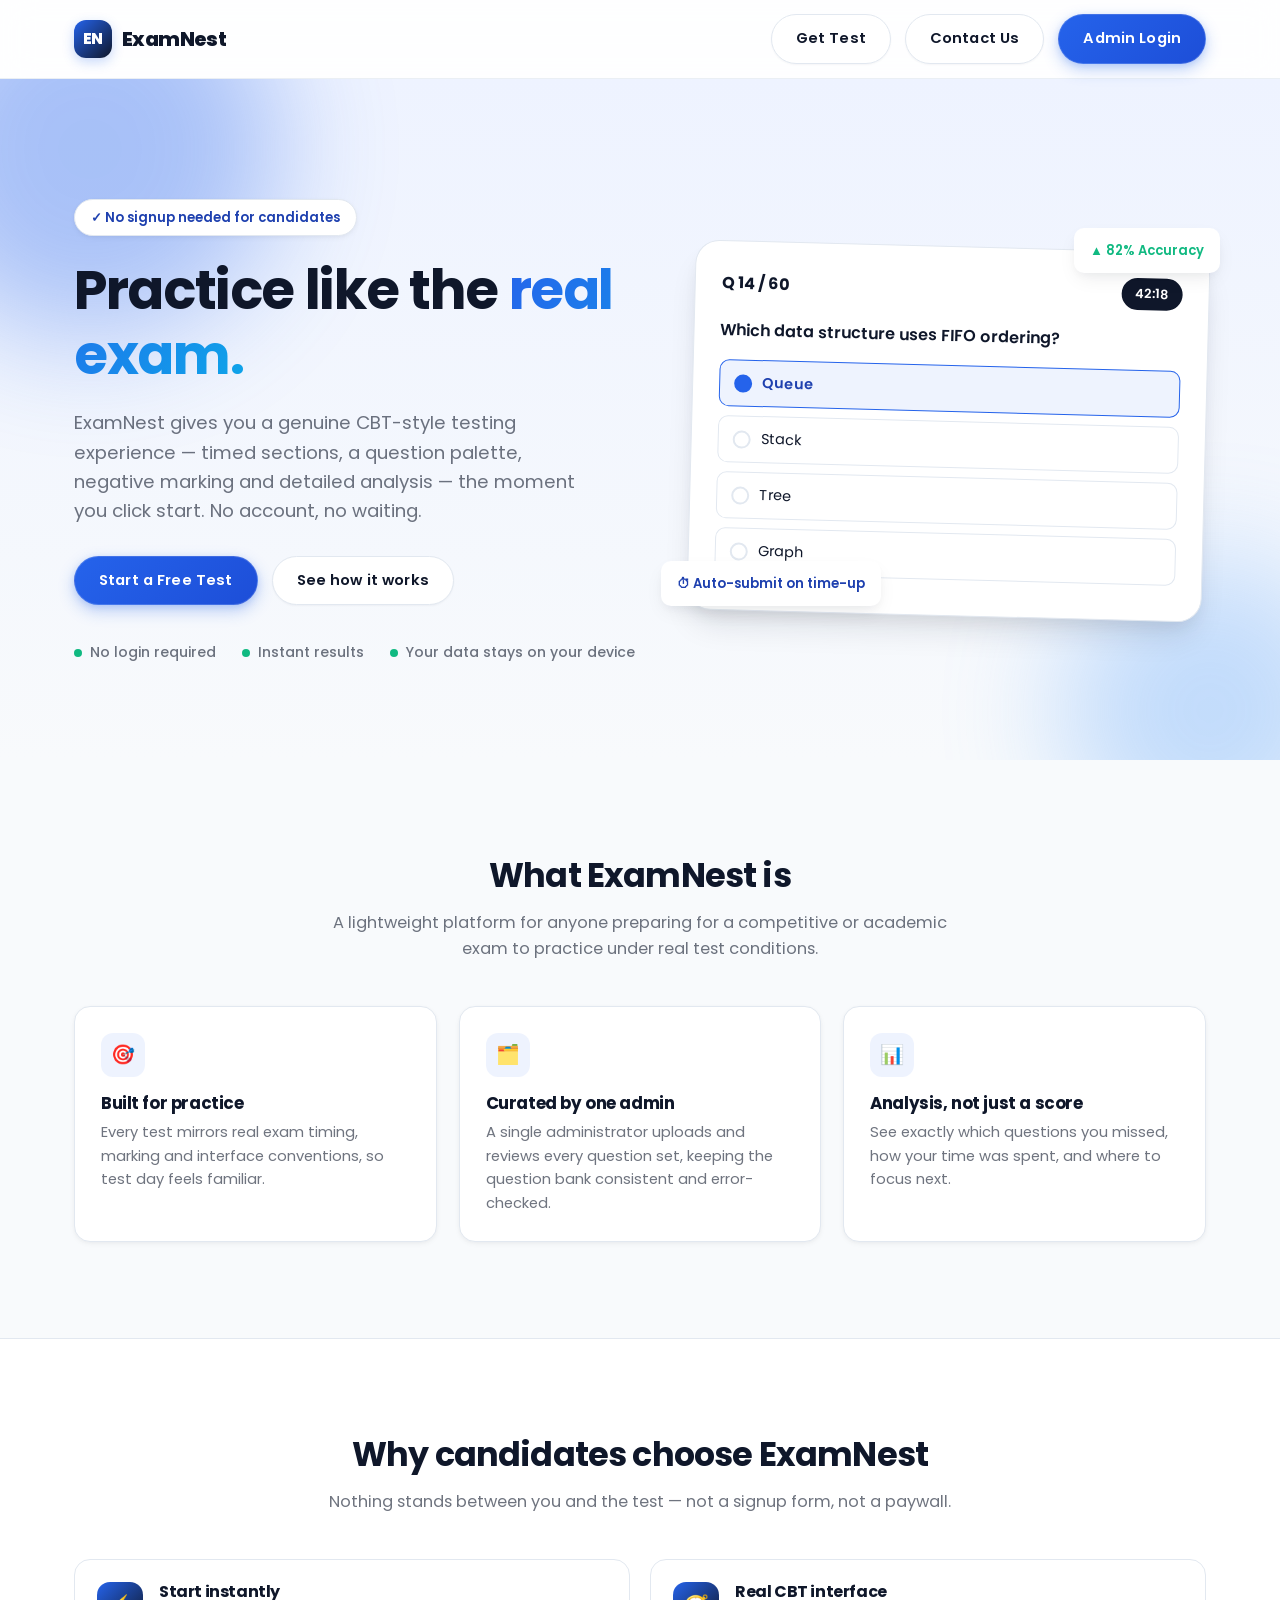
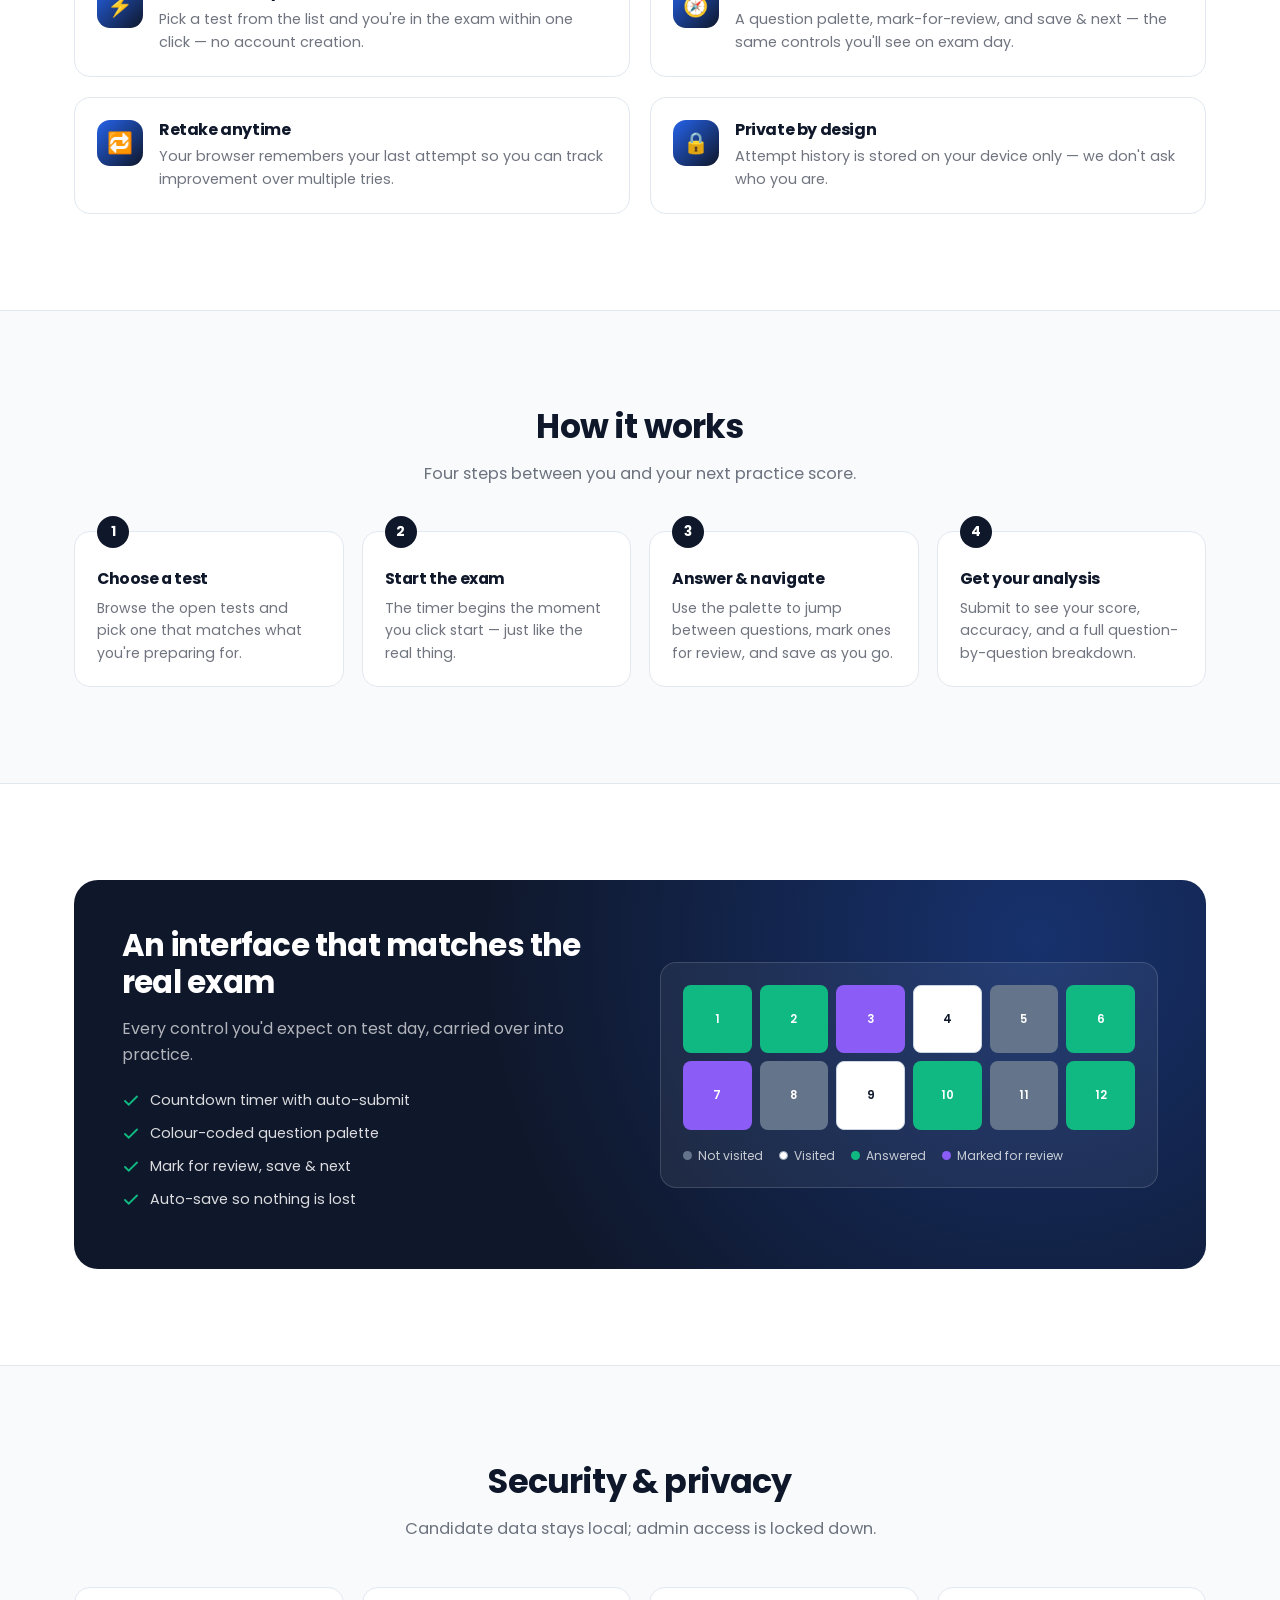
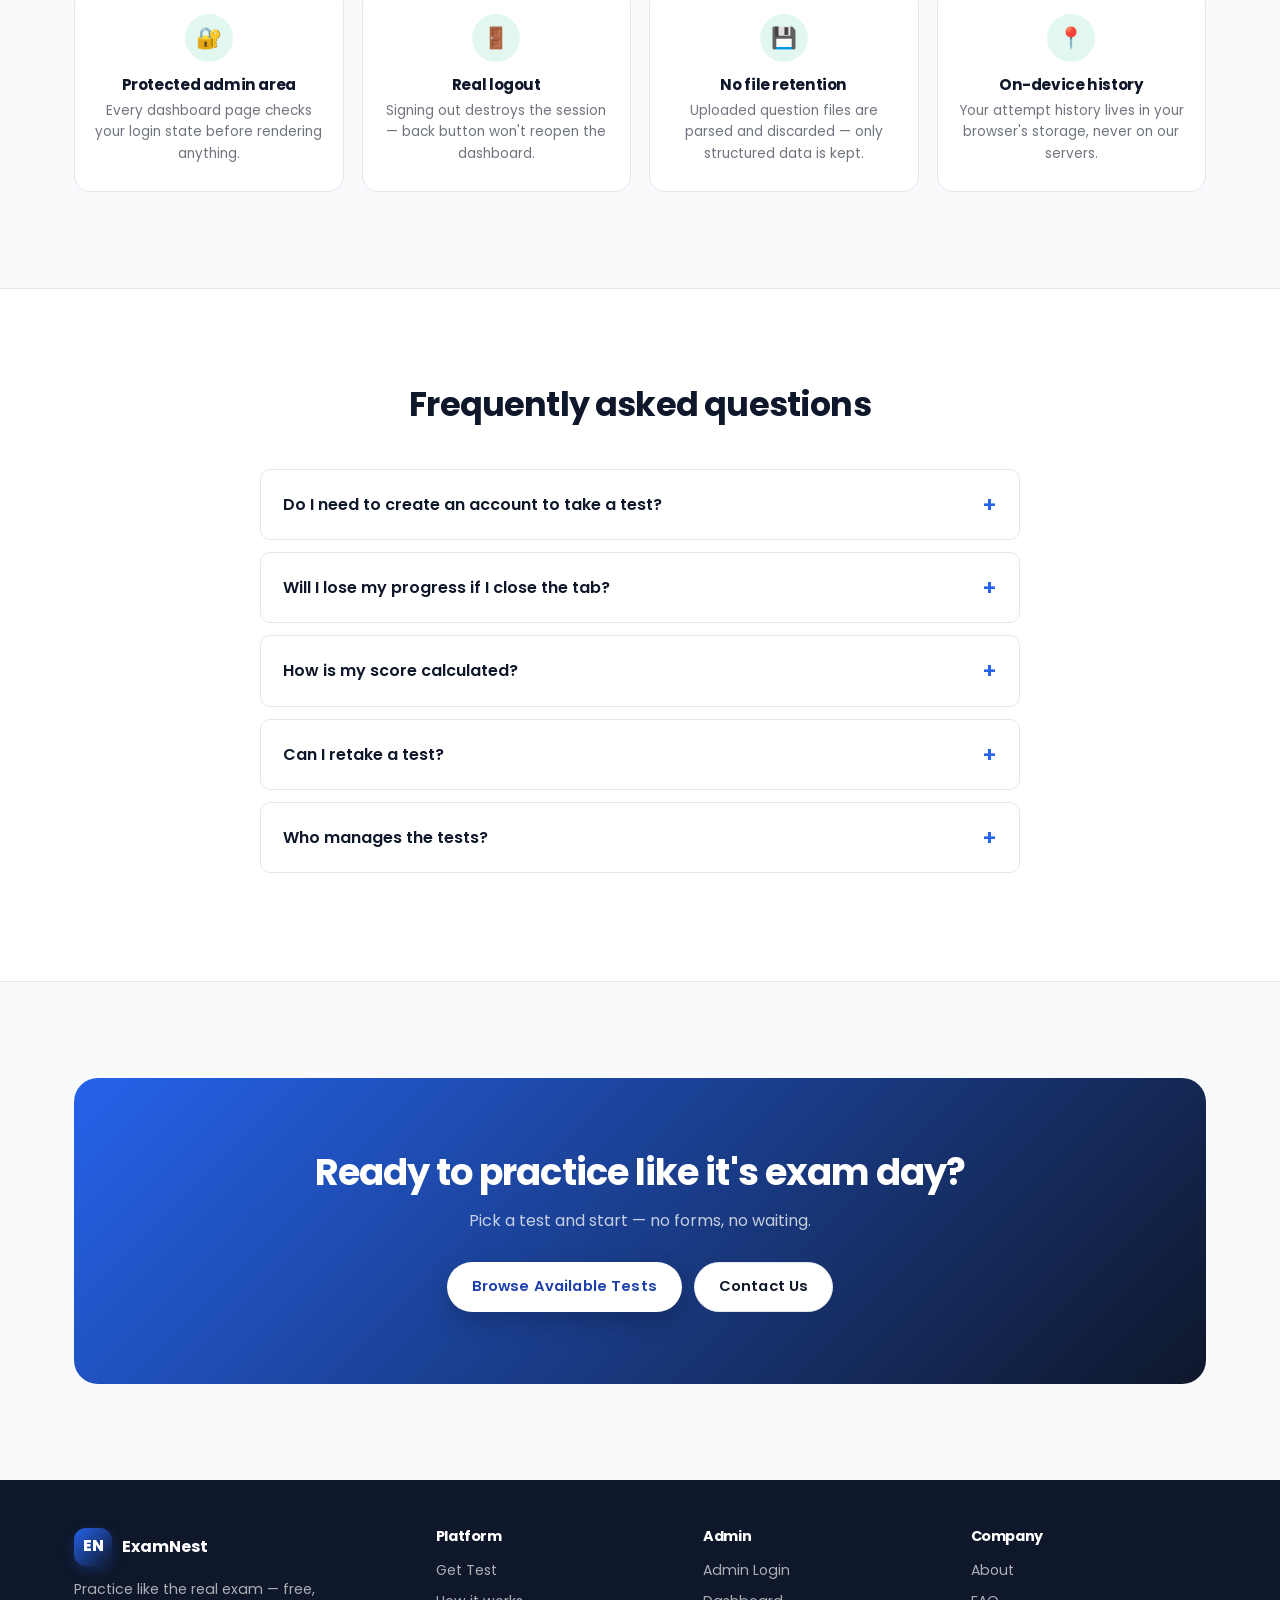
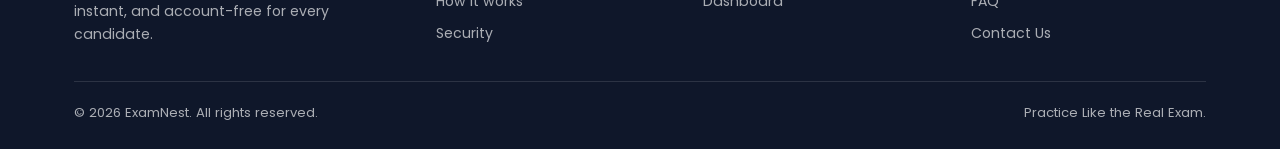
==== index.html @ 6344804c "pwa converted" ====
<!doctype html>
<html lang="en">
<head>
<meta charset="UTF-8" />
<meta name="viewport" content="width=device-width, initial-scale=1.0" />
<title>ExamNest — Practice Like the Real Exam | Free Online Mock Test Platform</title>
<meta name="description" content="ExamNest is a free CBT-style mock test platform. No signup required — pick a test and start practicing in seconds. Real exam interface, timer, question palette and instant result analysis." />
<meta name="keywords" content="ExamNest, online mock test, CBT test platform, free mock test, computer based test, practice test online, exam preparation, question palette, negative marking, instant result analysis" />
<meta name="author" content="ExamNest" />
<meta name="robots" content="index, follow" />
<meta name="googlebot" content="index, follow" />
<meta name="language" content="English" />
<meta name="theme-color" content="#2563EB" />
<link rel="canonical" href="//https://examnests.netlify.app/" />
<meta name="google-site-verification" content="H7Qs-8lR_VrNiJ3Majl10sVrjP0ppvYT65sYFAKZ5WU" />
<!-- Open Graph / Facebook -->
<meta property="og:type" content="website" />
<meta property="og:site_name" content="ExamNest" />
<meta property="og:url" content="https://examnests.netlify.app/" />
<meta property="og:title" content="ExamNest — Practice Like the Real Exam" />
<meta property="og:description" content="Free CBT-style mock tests with a real exam interface. No signup required — pick a test and start practicing in seconds." />
<meta property="og:image" content="https://examnests.netlify.app/assets/icons/favicon.svg" />
<meta property="og:locale" content="en_IN" />

<!-- Twitter -->
<meta name="twitter:card" content="summary_large_image" />
<meta name="twitter:title" content="ExamNest — Practice Like the Real Exam" />
<meta name="twitter:description" content="Free CBT-style mock tests with a real exam interface. No signup required." />
<meta name="twitter:image" content="https://examnests.netlify.app/assets/icons/favicon.svg" />

<link rel="icon" href="assets/icons/favicon.svg" />
<link rel="manifest" href="/manifest.json" />
<link rel="apple-touch-icon" href="/assets/icons/apple-touch-icon.png" />
<script src="./js/pwa.js" defer></script>
<link rel="stylesheet" href="css/style.css" />
<link rel="stylesheet" href="css/responsive.css" />

<!-- Structured data for Google -->
<script type="application/ld+json">
{
  "@context": "https://schema.org",
  "@type": "WebSite",
  "name": "ExamNest",
  "alternateName": "ExamNest — Practice Like the Real Exam",
  "url": "https://examnests.netlify.app/",
  "description": "Free CBT-style mock test platform with a real exam interface, timer, question palette and instant result analysis. No signup required.",
  "inLanguage": "en",
  "publisher": {
    "@type": "Organization",
    "name": "ExamNest",
    "url": "https://examnests.netlify.app/"
  }
}
</script>
<script type="application/ld+json">
{
  "@context": "https://schema.org",
  "@type": "FAQPage",
  "mainEntity": [
    {
      "@type": "Question",
      "name": "Do I need an account to take a test on ExamNest?",
      "acceptedAnswer": {
        "@type": "Answer",
        "text": "No. Candidates can browse and take any published test without signing up. Only administrators need to log in."
      }
    },
    {
      "@type": "Question",
      "name": "Are the mock tests on ExamNest free?",
      "acceptedAnswer": {
        "@type": "Answer",
        "text": "Yes, every published test is free to attempt with no account and no payment required."
      }
    },
    {
      "@type": "Question",
      "name": "Can I retake a test on ExamNest?",
      "acceptedAnswer": {
        "@type": "Answer",
        "text": "Yes. Once you have attempted a test the button changes to Retest, and you can retake it as many times as you like."
      }
    },
    {
      "@type": "Question",
      "name": "Does ExamNest apply negative marking?",
      "acceptedAnswer": {
        "@type": "Answer",
        "text": "Negative marking is applied only where the test creator has enabled it. The instructions page shows the marking scheme before the test begins."
      }
    }
  ]
}
</script>
</head>
<body>

<a class="skip-link" href="#main" style="position:absolute;left:-999px;">Skip to content</a>

<header class="navbar" id="navbar">
  <div class="container navbar__inner">
    <a href="index.html" class="brand">
      <span class="brand__mark">EN</span>
      ExamNest
    </a>
    <nav class="navbar__links">
      <a href="get-test.html" class="btn btn--ghost">Get Test</a>
      <a href="https://sndp-portfolio.netlify.app/portfolio.html#contact" class="btn btn--ghost" target="_blank" rel="noopener">Contact Us</a>
      <a href="login.html" class="btn btn--primary">Admin Login</a>
      <button class="hamburger" id="hamburgerBtn" aria-label="Open menu" aria-expanded="false">
        <span></span><span></span><span></span>
      </button>
    </nav>
  </div>
</header>

<main id="main">

  <!-- Hero -->
  <section class="hero">
    <div class="blob-field"><div class="blob blob--1"></div><div class="blob blob--2"></div></div>
    <div class="container hero__inner">
      <div>
        <span class="eyebrow-badge">✓ No signup needed for candidates</span>
        <h1>Practice like the <span class="grad">real exam.</span></h1>
        <p class="hero__desc">
          ExamNest gives you a genuine CBT-style testing experience — timed sections,
          a question palette, negative marking and detailed analysis — the moment you
          click start. No account, no waiting.
        </p>
        <div class="hero__actions">
          <a href="get-test.html" class="btn btn--primary">Start a Free Test</a>
          <a href="#how-it-works" class="btn btn--ghost">See how it works</a>
        </div>
        <div class="trust-row">
          <div class="trust-row__item"><span class="trust-row__dot"></span>No login required</div>
          <div class="trust-row__item"><span class="trust-row__dot"></span>Instant results</div>
          <div class="trust-row__item"><span class="trust-row__dot"></span>Your data stays on your device</div>
        </div>
      </div>

      <div class="hero__art">
        <div class="exam-card-mock">
          <div class="exam-card-mock__top">
            <strong>Q 14 / 60</strong>
            <span class="exam-card-mock__timer">42:18</span>
          </div>
          <p class="exam-card-mock__q">Which data structure uses FIFO ordering?</p>
          <div class="exam-card-mock__opt is-selected"><span class="dot"></span> Queue</div>
          <div class="exam-card-mock__opt"><span class="dot"></span> Stack</div>
          <div class="exam-card-mock__opt"><span class="dot"></span> Tree</div>
          <div class="exam-card-mock__opt"><span class="dot"></span> Graph</div>
        </div>
        <div class="floating-chip floating-chip--score">▲ 82% Accuracy</div>
        <div class="floating-chip floating-chip--time">⏱ Auto-submit on time-up</div>
      </div>
    </div>
  </section>

  <!-- About -->
  <section class="section" id="about">
    <div class="container">
      <div class="section__head">
        <h2>What ExamNest is</h2>
        <p>A lightweight platform for anyone preparing for a competitive or academic exam to practice under real test conditions.</p>
      </div>
      <div class="about-grid">
        <div class="about-card">
          <div class="about-card__icon">🎯</div>
          <h3>Built for practice</h3>
          <p>Every test mirrors real exam timing, marking and interface conventions, so test day feels familiar.</p>
        </div>
        <div class="about-card">
          <div class="about-card__icon">🗂️</div>
          <h3>Curated by one admin</h3>
          <p>A single administrator uploads and reviews every question set, keeping the question bank consistent and error-checked.</p>
        </div>
        <div class="about-card">
          <div class="about-card__icon">📊</div>
          <h3>Analysis, not just a score</h3>
          <p>See exactly which questions you missed, how your time was spent, and where to focus next.</p>
        </div>
      </div>
    </div>
  </section>

  <!-- Why choose -->
  <section class="section section--tint">
    <div class="container">
      <div class="section__head">
        <h2>Why candidates choose ExamNest</h2>
        <p>Nothing stands between you and the test — not a signup form, not a paywall.</p>
      </div>
      <div class="feature-row">
        <div class="feature">
          <div class="feature__icon">⚡</div>
          <div><h3>Start instantly</h3><p>Pick a test from the list and you're in the exam within one click — no account creation.</p></div>
        </div>
        <div class="feature">
          <div class="feature__icon">🧭</div>
          <div><h3>Real CBT interface</h3><p>A question palette, mark-for-review, and save &amp; next — the same controls you'll see on exam day.</p></div>
        </div>
        <div class="feature">
          <div class="feature__icon">🔁</div>
          <div><h3>Retake anytime</h3><p>Your browser remembers your last attempt so you can track improvement over multiple tries.</p></div>
        </div>
        <div class="feature">
          <div class="feature__icon">🔒</div>
          <div><h3>Private by design</h3><p>Attempt history is stored on your device only — we don't ask who you are.</p></div>
        </div>
      </div>
    </div>
  </section>

  <!-- How it works -->
  <section class="section" id="how-it-works">
    <div class="container">
      <div class="section__head">
        <h2>How it works</h2>
        <p>Four steps between you and your next practice score.</p>
      </div>
      <div class="steps">
        <div class="step"><h3>Choose a test</h3><p>Browse the open tests and pick one that matches what you're preparing for.</p></div>
        <div class="step"><h3>Start the exam</h3><p>The timer begins the moment you click start — just like the real thing.</p></div>
        <div class="step"><h3>Answer &amp; navigate</h3><p>Use the palette to jump between questions, mark ones for review, and save as you go.</p></div>
        <div class="step"><h3>Get your analysis</h3><p>Submit to see your score, accuracy, and a full question-by-question breakdown.</p></div>
      </div>
    </div>
  </section>

  <!-- Exam preview -->
  <section class="section section--tint">
    <div class="container">
      <div class="preview-panel">
        <div class="preview-panel__text">
          <h2>An interface that matches the real exam</h2>
          <p>Every control you'd expect on test day, carried over into practice.</p>
          <div class="preview-check"><svg width="18" height="18" viewBox="0 0 24 24" fill="none"><path d="M20 6L9 17l-5-5" stroke="currentColor" stroke-width="2.5" stroke-linecap="round"/></svg> Countdown timer with auto-submit</div>
          <div class="preview-check"><svg width="18" height="18" viewBox="0 0 24 24" fill="none"><path d="M20 6L9 17l-5-5" stroke="currentColor" stroke-width="2.5" stroke-linecap="round"/></svg> Colour-coded question palette</div>
          <div class="preview-check"><svg width="18" height="18" viewBox="0 0 24 24" fill="none"><path d="M20 6L9 17l-5-5" stroke="currentColor" stroke-width="2.5" stroke-linecap="round"/></svg> Mark for review, save &amp; next</div>
          <div class="preview-check"><svg width="18" height="18" viewBox="0 0 24 24" fill="none"><path d="M20 6L9 17l-5-5" stroke="currentColor" stroke-width="2.5" stroke-linecap="round"/></svg> Auto-save so nothing is lost</div>
        </div>
        <div class="palette-demo">
          <div class="palette-demo__grid">
            <div class="palette-demo__cell" style="background:#10B981">1</div>
            <div class="palette-demo__cell" style="background:#10B981">2</div>
            <div class="palette-demo__cell" style="background:#8b5cf6">3</div>
            <div class="palette-demo__cell" style="background:#fff;color:#0F172A;border:1px solid #cbd5e1">4</div>
            <div class="palette-demo__cell" style="background:#64748b">5</div>
            <div class="palette-demo__cell" style="background:#10B981">6</div>
            <div class="palette-demo__cell" style="background:#8b5cf6">7</div>
            <div class="palette-demo__cell" style="background:#64748b">8</div>
            <div class="palette-demo__cell" style="background:#fff;color:#0F172A;border:1px solid #cbd5e1">9</div>
            <div class="palette-demo__cell" style="background:#10B981">10</div>
            <div class="palette-demo__cell" style="background:#64748b">11</div>
            <div class="palette-demo__cell" style="background:#10B981">12</div>
          </div>
          <div class="palette-demo__legend">
            <span><span class="legend-dot" style="background:#64748b"></span>Not visited</span>
            <span><span class="legend-dot" style="background:#fff;border:1px solid #94a3b8"></span>Visited</span>
            <span><span class="legend-dot" style="background:#10B981"></span>Answered</span>
            <span><span class="legend-dot" style="background:#8b5cf6"></span>Marked for review</span>
          </div>
        </div>
      </div>
    </div>
  </section>

  <!-- Security -->
  <section class="section" id="security">
    <div class="container">
      <div class="section__head">
        <h2>Security &amp; privacy</h2>
        <p>Candidate data stays local; admin access is locked down.</p>
      </div>
      <div class="security-grid">
        <div class="security-card">
          <div class="security-card__icon">🔐</div>
          <h3>Protected admin area</h3>
          <p>Every dashboard page checks your login state before rendering anything.</p>
        </div>
        <div class="security-card">
          <div class="security-card__icon">🚪</div>
          <h3>Real logout</h3>
          <p>Signing out destroys the session — back button won't reopen the dashboard.</p>
        </div>
        <div class="security-card">
          <div class="security-card__icon">💾</div>
          <h3>No file retention</h3>
          <p>Uploaded question files are parsed and discarded — only structured data is kept.</p>
        </div>
        <div class="security-card">
          <div class="security-card__icon">📍</div>
          <h3>On-device history</h3>
          <p>Your attempt history lives in your browser's storage, never on our servers.</p>
        </div>
      </div>
    </div>
  </section>

  <!-- FAQ -->
  <section class="section section--tint">
    <div class="container">
      <div class="section__head">
        <h2>Frequently asked questions</h2>
      </div>
      <div class="faq">
        <details class="faq-item">
          <summary>Do I need to create an account to take a test?</summary>
          <div class="faq-item__body">No. Every test is open to anyone — just pick one from Get Test and click Start.</div>
        </details>
        <details class="faq-item">
          <summary>Will I lose my progress if I close the tab?</summary>
          <div class="faq-item__body">Your answers are auto-saved as you go, but a fresh timer starts if you restart a test from scratch.</div>
        </details>
        <details class="faq-item">
          <summary>How is my score calculated?</summary>
          <div class="faq-item__body">Each test's negative marking rules are applied automatically — correct, wrong, and unattempted answers are shown separately in your results.</div>
        </details>
        <details class="faq-item">
          <summary>Can I retake a test?</summary>
          <div class="faq-item__body">Yes, anytime. Your browser remembers your last score so you can track improvement across attempts.</div>
        </details>
        <details class="faq-item">
          <summary>Who manages the tests?</summary>
          <div class="faq-item__body">A single administrator uploads, reviews and publishes every test through a secured dashboard.</div>
        </details>
      </div>
    </div>
  </section>

  <!-- Final CTA -->
  <section class="section">
    <div class="container">
      <div class="cta-panel">
        <h2>Ready to practice like it's exam day?</h2>
        <p>Pick a test and start — no forms, no waiting.</p>
        <div class="button-row" style="justify-content:center;gap:12px;flex-wrap:wrap;display:flex;">
          <a href="get-test.html" class="btn btn--primary">Browse Available Tests</a>
          <a href="https://sndp-portfolio.netlify.app/portfolio.html#contact" class="btn btn--ghost" target="_blank" rel="noopener">Contact Us</a>
        </div>
      </div>
    </div>
  </section>

</main>

<footer class="footer">
  <div class="container">
    <div class="footer__top">
      <div>
        <div class="footer__brand"><span class="brand__mark">EN</span>ExamNest</div>
        <p style="font-size:0.88rem;max-width:32ch;">Practice like the real exam — free, instant, and account-free for every candidate.</p>
      </div>
      <div>
        <h4>Platform</h4>
        <ul>
          <li><a href="get-test.html">Get Test</a></li>
          <li><a href="index.html#how-it-works">How it works</a></li>
          <li><a href="index.html#security">Security</a></li>
        </ul>
      </div>
      <div>
        <h4>Admin</h4>
        <ul>
          <li><a href="login.html">Admin Login</a></li>
          <li><a href="dashboard.html">Dashboard</a></li>
        </ul>
      </div>
      <div>
        <h4>Company</h4>
        <ul>
          <li><a href="index.html#about">About</a></li>
          <li><a href="index.html#faq">FAQ</a></li>
          <li><a href="https://snd-portfolio.netlify.app/portfolio.html#contact" target="_blank" rel="noopener">Contact Us</a></li>
        </ul>
      </div>
    </div>
    <div class="footer__bottom">
      <span>© 2026 ExamNest. All rights reserved.</span>
      <span>Practice Like the Real Exam.</span>
    </div>
  </div>
</footer>

<script type="module">
  import { initNavbar } from "./js/utils.js";
  initNavbar(`
    <a href="get-test.html" class="btn btn--ghost btn--block">Get Test</a>
    <a href="https://sndp-portfolio.netlify.app/portfolio.html#contact" class="btn btn--ghost btn--block" target="_blank" rel="noopener">Contact Us</a>
    <a href="login.html" class="btn btn--primary btn--block">Admin Login</a>
  `);
//   document.addEventListener("contextmenu", (e) => {
//     e.preventDefault();
// });

// F12 aur shortcuts band
document.addEventListener("keydown", (e) => {
    if (
        e.key === "F12" ||
        (e.ctrlKey && e.shiftKey && e.key === "I") ||
        (e.ctrlKey && e.shiftKey && e.key === "J") ||
        (e.ctrlKey && e.key === "U")
    ) {
        e.preventDefault();
    }
});
</script>
</body>
</html>
---- css/style.css ----
/* =============================================================================
   ExamNest — Base Design System
   Colors, type scale, layout primitives shared by every page.
============================================================================= */

@import url("https://fonts.googleapis.com/css2?family=Poppins:wght@400;500;600;700;800&display=swap");

:root {
  /* Brand palette — refined modern SaaS spectrum */
  --blue: #2563eb;
  --blue-hover: #1d4ed8;
  --blue-dark: #1e40af;
  --blue-light: #60a5fa;
  --navy: #0f172a;
  --navy-dark: #090d16;
  --bg: #f8fafc;
  --card: #ffffff;
  --success: #10b981;
  --success-dark: #059669;
  --warning: #f59e0b;
  --error: #ef4444;
  --error-dark: #dc2626;

  /* Derived tones & glass layers */
  --navy-80: rgba(15, 23, 42, 0.8);
  --navy-60: rgba(15, 23, 42, 0.6);
  --navy-40: rgba(15, 23, 42, 0.4);
  --navy-10: rgba(15, 23, 42, 0.06);
  --navy-05: rgba(15, 23, 42, 0.03);
  --blue-10: rgba(37, 99, 235, 0.08);
  --blue-15: rgba(37, 99, 235, 0.14);
  --border: #e2e8f0;
  --border-subtle: #edf2f7;
  --border-focus: #93c5fd;

  /* Modern shape & elevation (diffused SaaS shadows) */
  --radius: 16px;
  --radius-sm: 10px;
  --radius-lg: 24px;
  --radius-full: 9999px;
  --shadow-xs: 0 1px 2px rgba(15, 23, 42, 0.04);
  --shadow-sm: 0 2px 6px -1px rgba(15, 23, 42, 0.06), 0 1px 4px -1px rgba(15, 23, 42, 0.03);
  --shadow-md: 0 8px 20px -4px rgba(15, 23, 42, 0.08), 0 4px 8px -2px rgba(15, 23, 42, 0.04);
  --shadow-lg: 0 20px 32px -8px rgba(15, 23, 42, 0.12), 0 8px 16px -4px rgba(15, 23, 42, 0.06);
  --shadow-glow: 0 0 24px rgba(37, 99, 235, 0.2);
  --ease: cubic-bezier(0.16, 1, 0.3, 1);
  --fast: 180ms;

  --font: "Poppins", -apple-system, BlinkMacSystemFont, "Segoe UI", Roboto, sans-serif;
  --container: 1180px;
}

* {
  box-sizing: border-box;
}

html {
  scroll-behavior: smooth;
}

body {
  margin: 0;
  font-family: var(--font);
  background: var(--bg);
  color: var(--navy);
  -webkit-font-smoothing: antialiased;
  -moz-osx-font-smoothing: grayscale;
  font-size: clamp(15px, 0.9vw + 12px, 16px);
  line-height: 1.6;
}

img {
  max-width: 100%;
  display: block;
}

a {
  color: inherit;
  text-decoration: none;
}

button {
  font-family: inherit;
  cursor: pointer;
}

:focus-visible {
  outline: 2px solid var(--blue);
  outline-offset: 2px;
}

h1, h2, h3, h4 {
  margin: 0;
  font-weight: 700;
  letter-spacing: -0.025em;
  line-height: 1.2;
}

p {
  margin: 0;
}

.container {
  max-width: var(--container);
  margin: 0 auto;
  padding: 0 24px;
}

@media (prefers-reduced-motion: reduce) {
  *, *::before, *::after {
    animation-duration: 0.001ms !important;
    transition-duration: 0.001ms !important;
  }
}

/* ---------------------------------------------------------------------------
   Buttons — Modern Micro-Interactions & Polished Glow
--------------------------------------------------------------------------- */
.btn {
  display: inline-flex;
  align-items: center;
  justify-content: center;
  gap: 8px;
  padding: 12px 24px;
  border-radius: var(--radius-full);
  border: 1px solid transparent;
  font-weight: 600;
  font-size: 0.92rem;
  letter-spacing: 0.01em;
  transition: all var(--fast) var(--ease);
  white-space: nowrap;
  user-select: none;
}

.btn:active {
  transform: scale(0.98);
}

.btn--primary {
  background: linear-gradient(135deg, #2563eb 0%, #1d4ed8 100%);
  color: #fff;
  border: 1px solid rgba(255, 255, 255, 0.15);
  box-shadow: 0 6px 16px rgba(37, 99, 235, 0.28), 0 2px 6px rgba(37, 99, 235, 0.15);
}

.btn--primary:hover {
  transform: translateY(-2px);
  background: linear-gradient(135deg, #3b82f6 0%, #1d4ed8 100%);
  box-shadow: 0 10px 24px rgba(37, 99, 235, 0.36), 0 4px 10px rgba(37, 99, 235, 0.2);
}

.btn--ghost {
  background: #fff;
  color: var(--navy);
  border: 1.5px solid var(--border);
  box-shadow: var(--shadow-xs);
}

.btn--ghost:hover {
  border-color: var(--blue);
  color: var(--blue);
  background: var(--blue-10);
  transform: translateY(-1px);
}

.btn--soft {
  background: var(--blue-10);
  color: var(--blue);
  border: 1px solid rgba(37, 99, 235, 0.12);
}

.btn--soft:hover {
  background: var(--blue-15);
  color: var(--blue-hover);
  transform: translateY(-1px);
}

.btn--danger {
  background: linear-gradient(135deg, var(--error) 0%, var(--error-dark) 100%);
  color: #fff;
  box-shadow: 0 6px 16px rgba(239, 68, 68, 0.25);
}

.btn--danger:hover {
  transform: translateY(-2px);
  box-shadow: 0 10px 22px rgba(239, 68, 68, 0.32);
}

.btn--block {
  width: 100%;
}

.btn--sm {
  padding: 8px 16px;
  font-size: 0.82rem;
}

.btn:disabled {
  opacity: 0.55;
  cursor: not-allowed;
  transform: none !important;
}

/* ---------------------------------------------------------------------------
   Navbar — Modern Frosted Glass Floating Header
--------------------------------------------------------------------------- */
.navbar {
  position: sticky !important;
  position: -webkit-sticky;
  top: 0;
  z-index: 1000;
  width: 100%;
  background: rgba(255, 255, 255, 0.82);
  backdrop-filter: blur(16px) saturate(180%);
  -webkit-backdrop-filter: blur(16px) saturate(180%);
  border-bottom: 1px solid rgba(226, 232, 240, 0.7);
  transition: all var(--fast) var(--ease);
}

.navbar.is-scrolled {
  background: rgba(255, 255, 255, 0.95);
  border-bottom-color: var(--border);
  box-shadow: var(--shadow-sm);
}

.navbar__inner {
  display: flex;
  align-items: center;
  justify-content: space-between;
  padding: 14px 24px;
}

.brand {
  display: flex;
  align-items: center;
  gap: 10px;
  font-weight: 800;
  font-size: 1.25rem;
  letter-spacing: -0.03em;
  color: var(--navy);
}

.brand__mark {
  width: 38px;
  height: 38px;
  border-radius: 12px;
  background: linear-gradient(135deg, #2563eb 0%, #0f172a 100%);
  display: flex;
  align-items: center;
  justify-content: center;
  color: #fff;
  font-size: 0.95rem;
  font-weight: 800;
  box-shadow: 0 4px 12px rgba(37, 99, 235, 0.25);
  transition: transform var(--fast) var(--ease);
}

.brand:hover .brand__mark {
  transform: scale(1.05) rotate(-2deg);
}

.navbar__links {
  display: flex;
  align-items: center;
  gap: 14px;
}

.hamburger {
  display: none;
  background: none;
  border: none;
  padding: 8px;
}

.hamburger span {
  display: block;
  width: 22px;
  height: 2px;
  background: var(--navy);
  margin: 5px 0;
  transition: transform var(--fast) var(--ease), opacity var(--fast) var(--ease);
}

/* ---------------------------------------------------------------------------
   Floating background shapes (hero decoration)
--------------------------------------------------------------------------- */
.blob-field {
  position: absolute;
  inset: 0;
  overflow: hidden;
  z-index: 0;
  pointer-events: none;
}

.blob {
  position: absolute;
  border-radius: 50%;
  filter: blur(60px);
  opacity: 0.35;
}

.blob--1 {
  width: 380px;
  height: 380px;
  background: var(--blue);
  top: -120px;
  left: -100px;
}

.blob--2 {
  width: 300px;
  height: 300px;
  background: #60a5fa;
  bottom: -100px;
  right: -80px;
}

/* ---------------------------------------------------------------------------
   Hero
--------------------------------------------------------------------------- */
.hero {
  position: relative;
  overflow: hidden;
  padding: clamp(64px, 10vw, 120px) 0 clamp(48px, 8vw, 96px);
  background: linear-gradient(180deg, #eef3ff 0%, var(--bg) 100%);
}

.hero__inner {
  position: relative;
  z-index: 1;
  display: grid;
  grid-template-columns: 1.05fr 0.95fr;
  gap: 48px;
  align-items: center;
}

.eyebrow-badge {
  display: inline-flex;
  align-items: center;
  gap: 8px;
  background: #fff;
  border: 1px solid var(--border);
  border-radius: 999px;
  padding: 7px 16px;
  font-size: 0.82rem;
  font-weight: 600;
  color: var(--blue-dark);
  box-shadow: var(--shadow-sm);
  margin-bottom: 22px;
}

.hero h1 {
  font-size: clamp(2.2rem, 4.2vw, 3.4rem);
  margin-bottom: 20px;
}

.hero h1 .grad {
  background: linear-gradient(120deg, var(--blue), #0ea5e9);
  -webkit-background-clip: text;
  background-clip: text;
  color: transparent;
}

.hero__desc {
  font-size: clamp(1rem, 1vw + 0.6rem, 1.15rem);
  color: var(--navy-60);
  max-width: 46ch;
  margin-bottom: 30px;
}

.hero__actions {
  display: flex;
  gap: 14px;
  flex-wrap: wrap;
  margin-bottom: 36px;
}

.trust-row {
  display: flex;
  gap: 26px;
  flex-wrap: wrap;
}

.trust-row__item {
  display: flex;
  align-items: center;
  gap: 8px;
  font-size: 0.88rem;
  color: var(--navy-60);
  font-weight: 500;
}

.trust-row__dot {
  width: 8px;
  height: 8px;
  border-radius: 50%;
  background: var(--success);
}

/* Exam illustration mock */
.hero__art {
  position: relative;
}

.exam-card-mock {
  background: var(--card);
  border-radius: var(--radius-lg);
  box-shadow: var(--shadow-lg);
  padding: 26px;
  transform: rotate(1.5deg);
  border: 1px solid var(--border);
}

.exam-card-mock__top {
  display: flex;
  justify-content: space-between;
  align-items: center;
  margin-bottom: 18px;
}

.exam-card-mock__timer {
  background: var(--navy);
  color: #fff;
  border-radius: 999px;
  padding: 6px 14px;
  font-size: 0.8rem;
  font-weight: 600;
  font-variant-numeric: tabular-nums;
}

.exam-card-mock__q {
  font-weight: 600;
  margin-bottom: 16px;
  color: var(--navy);
}

.exam-card-mock__opt {
  display: flex;
  align-items: center;
  gap: 10px;
  padding: 11px 14px;
  border-radius: var(--radius-sm);
  border: 1.5px solid var(--border);
  margin-bottom: 9px;
  font-size: 0.9rem;
}

.exam-card-mock__opt.is-selected {
  border-color: var(--blue);
  background: var(--blue-10);
  color: var(--blue-dark);
  font-weight: 600;
}

.exam-card-mock__opt span.dot {
  width: 18px;
  height: 18px;
  border-radius: 50%;
  border: 2px solid var(--border);
  flex-shrink: 0;
}

.exam-card-mock__opt.is-selected span.dot {
  border-color: var(--blue);
  background: var(--blue);
}

.floating-chip {
  position: absolute;
  background: #fff;
  border-radius: var(--radius-sm);
  box-shadow: var(--shadow-md);
  padding: 12px 16px;
  font-size: 0.82rem;
  font-weight: 600;
  display: flex;
  align-items: center;
  gap: 8px;
}

.floating-chip--score {
  top: -18px;
  right: -14px;
  color: var(--success);
}

.floating-chip--time {
  bottom: 10px;
  left: -30px;
  color: var(--blue-dark);
}

/* ---------------------------------------------------------------------------
   Generic section scaffolding
--------------------------------------------------------------------------- */
.section {
  padding: clamp(56px, 8vw, 96px) 0;
}

.section--tint {
  background: #fff;
  border-top: 1px solid var(--border);
  border-bottom: 1px solid var(--border);
}

.section__head {
  max-width: 640px;
  margin: 0 auto 44px;
  text-align: center;
}

.section__head h2 {
  font-size: clamp(1.6rem, 2.6vw, 2.2rem);
  margin-bottom: 14px;
}

.section__head p {
  color: var(--navy-60);
  font-size: 1.02rem;
}

/* About */
.about-grid {
  display: grid;
  grid-template-columns: repeat(3, 1fr);
  gap: 22px;
}

.about-card {
  background: var(--card);
  border: 1px solid var(--border);
  border-radius: var(--radius);
  padding: 26px;
  box-shadow: var(--shadow-sm);
}

.about-card__icon {
  width: 44px;
  height: 44px;
  border-radius: 12px;
  background: var(--blue-10);
  color: var(--blue-dark);
  display: flex;
  align-items: center;
  justify-content: center;
  margin-bottom: 16px;
  font-size: 1.2rem;
}

.about-card h3 {
  font-size: 1.05rem;
  margin-bottom: 8px;
}

.about-card p {
  color: var(--navy-60);
  font-size: 0.92rem;
}

/* Why choose - feature list with alternating rows */
.feature-row {
  display: grid;
  grid-template-columns: repeat(2, 1fr);
  gap: 20px;
}

.feature {
  display: flex;
  gap: 16px;
  padding: 22px;
  border-radius: var(--radius);
  background: var(--card);
  border: 1px solid var(--border);
  transition: box-shadow var(--fast) var(--ease), transform var(--fast) var(--ease);
}

.feature:hover {
  box-shadow: var(--shadow-md);
  transform: translateY(-3px);
}

.feature__icon {
  flex-shrink: 0;
  width: 46px;
  height: 46px;
  border-radius: 13px;
  display: flex;
  align-items: center;
  justify-content: center;
  font-size: 1.3rem;
  color: #fff;
  background: linear-gradient(135deg, var(--blue), var(--navy));
}

.feature h3 {
  font-size: 1rem;
  margin-bottom: 6px;
}

.feature p {
  color: var(--navy-60);
  font-size: 0.9rem;
}

/* How it works — numbered, since it IS a sequence */
.steps {
  display: grid;
  grid-template-columns: repeat(4, 1fr);
  gap: 18px;
  counter-reset: step;
}

.step {
  position: relative;
  background: var(--card);
  border: 1px solid var(--border);
  border-radius: var(--radius);
  padding: 28px 22px 22px;
}

.step::before {
  counter-increment: step;
  content: counter(step);
  position: absolute;
  top: -16px;
  left: 22px;
  width: 32px;
  height: 32px;
  border-radius: 50%;
  background: var(--navy);
  color: #fff;
  display: flex;
  align-items: center;
  justify-content: center;
  font-weight: 700;
  font-size: 0.85rem;
}

.step h3 {
  font-size: 0.98rem;
  margin: 10px 0 8px;
}

.step p {
  font-size: 0.88rem;
  color: var(--navy-60);
}

/* Exam Preview */
.preview-panel {
  background: var(--navy);
  border-radius: var(--radius-lg);
  padding: clamp(28px, 5vw, 48px);
  display: grid;
  grid-template-columns: 1fr 1fr;
  gap: 40px;
  align-items: center;
  color: #fff;
  position: relative;
  overflow: hidden;
}

.preview-panel::before {
  content: "";
  position: absolute;
  inset: 0;
  background: radial-gradient(circle at 85% 15%, rgba(37, 99, 235, 0.35), transparent 55%);
}

.preview-panel__text {
  position: relative;
  z-index: 1;
}

.preview-panel h2 {
  font-size: clamp(1.5rem, 2.4vw, 2rem);
  margin-bottom: 14px;
}

.preview-panel p {
  color: rgba(255, 255, 255, 0.68);
  margin-bottom: 22px;
}

.preview-check {
  display: flex;
  align-items: center;
  gap: 10px;
  font-size: 0.9rem;
  margin-bottom: 10px;
  color: rgba(255, 255, 255, 0.85);
}

.preview-check svg {
  flex-shrink: 0;
  color: var(--success);
}

.palette-demo {
  position: relative;
  z-index: 1;
  background: rgba(255, 255, 255, 0.06);
  border: 1px solid rgba(255, 255, 255, 0.14);
  border-radius: var(--radius);
  padding: 22px;
}

.palette-demo__grid {
  display: grid;
  grid-template-columns: repeat(6, 1fr);
  gap: 8px;
  margin-bottom: 16px;
}

.palette-demo__cell {
  aspect-ratio: 1;
  border-radius: 8px;
  display: flex;
  align-items: center;
  justify-content: center;
  font-size: 0.72rem;
  font-weight: 600;
  color: #fff;
}

.palette-demo__legend {
  display: flex;
  flex-wrap: wrap;
  gap: 10px 16px;
  font-size: 0.76rem;
  color: rgba(255, 255, 255, 0.75);
}

.palette-demo__legend span {
  display: inline-flex;
  align-items: center;
  gap: 6px;
}

.legend-dot {
  width: 9px;
  height: 9px;
  border-radius: 50%;
  display: inline-block;
}

/* Security */
.security-grid {
  display: grid;
  grid-template-columns: repeat(4, 1fr);
  gap: 18px;
}

.security-card {
  text-align: center;
  padding: 26px 18px;
  border-radius: var(--radius);
  background: var(--card);
  border: 1px solid var(--border);
}

.security-card__icon {
  width: 48px;
  height: 48px;
  margin: 0 auto 14px;
  border-radius: 50%;
  background: rgba(16, 185, 129, 0.12);
  color: var(--success);
  display: flex;
  align-items: center;
  justify-content: center;
  font-size: 1.3rem;
}

.security-card h3 {
  font-size: 0.95rem;
  margin-bottom: 6px;
}

.security-card p {
  font-size: 0.85rem;
  color: var(--navy-60);
}

/* FAQ (details/summary — no JS needed, accessible by default) */
.faq {
  max-width: 760px;
  margin: 0 auto;
}

.faq-item {
  background: var(--card);
  border: 1px solid var(--border);
  border-radius: var(--radius-sm);
  margin-bottom: 12px;
  overflow: hidden;
}

.faq-item summary {
  padding: 18px 22px;
  font-weight: 600;
  cursor: pointer;
  list-style: none;
  display: flex;
  justify-content: space-between;
  align-items: center;
}

.faq-item summary::-webkit-details-marker {
  display: none;
}

.faq-item summary::after {
  content: "+";
  font-size: 1.3rem;
  color: var(--blue);
  transition: transform var(--fast) var(--ease);
}

.faq-item[open] summary::after {
  transform: rotate(45deg);
}

.faq-item__body {
  padding: 0 22px 20px;
  color: var(--navy-60);
  font-size: 0.92rem;
}

/* Final CTA */
.cta-panel {
  background: linear-gradient(135deg, var(--blue), var(--navy));
  border-radius: var(--radius-lg);
  padding: clamp(40px, 7vw, 72px);
  text-align: center;
  color: #fff;
  position: relative;
  overflow: hidden;
}

.cta-panel h2 {
  font-size: clamp(1.6rem, 3vw, 2.3rem);
  margin-bottom: 14px;
}

.cta-panel p {
  color: rgba(255, 255, 255, 0.75);
  margin-bottom: 28px;
}

.cta-panel .btn--primary {
  background: #fff;
  color: var(--blue-dark);
  box-shadow: 0 10px 24px rgba(0, 0, 0, 0.2);
}

.cta-panel .btn--primary:hover {
  box-shadow: 0 14px 30px rgba(0, 0, 0, 0.28);
}

/* Footer */
.footer {
  background: var(--navy);
  color: rgba(255, 255, 255, 0.65);
  padding: 48px 0 26px;
}

.footer__top {
  display: grid;
  grid-template-columns: 1.4fr repeat(3, 1fr);
  gap: 32px;
  margin-bottom: 36px;
}

.footer__brand {
  display: flex;
  align-items: center;
  gap: 10px;
  color: #fff;
  font-weight: 700;
  margin-bottom: 12px;
}

.footer h4 {
  color: #fff;
  font-size: 0.9rem;
  margin-bottom: 14px;
}

.footer ul {
  list-style: none;
  padding: 0;
  margin: 0;
  display: flex;
  flex-direction: column;
  gap: 9px;
  font-size: 0.88rem;
}

.footer ul a:hover {
  color: #fff;
}

.footer__bottom {
  border-top: 1px solid rgba(255, 255, 255, 0.12);
  padding-top: 20px;
  display: flex;
  justify-content: space-between;
  font-size: 0.82rem;
  flex-wrap: wrap;
  gap: 10px;
}

/* ---------------------------------------------------------------------------
   Skeleton loading
--------------------------------------------------------------------------- */
.skeleton {
  position: relative;
  overflow: hidden;
  background: #e8edf3;
  border-radius: var(--radius);
}

.skeleton::after {
  content: "";
  position: absolute;
  inset: 0;
  transform: translateX(-100%);
  background: linear-gradient(90deg, transparent, rgba(255, 255, 255, 0.7), transparent);
  animation: shimmer 1.3s infinite;
}

@keyframes shimmer {
  100% {
    transform: translateX(100%);
  }
}

/* ---------------------------------------------------------------------------
   Toasts
--------------------------------------------------------------------------- */
.toast-host {
  position: fixed;
  top: 20px;
  right: 20px;
  z-index: 999;
  display: flex;
  flex-direction: column;
  gap: 10px;
}

.toast {
  background: var(--navy);
  color: #fff;
  padding: 13px 18px;
  border-radius: var(--radius-sm);
  font-size: 0.88rem;
  box-shadow: var(--shadow-lg);
  opacity: 0;
  transform: translateY(-8px);
  transition: opacity var(--fast) var(--ease), transform var(--fast) var(--ease);
  max-width: 320px;
}

.toast.is-visible {
  opacity: 1;
  transform: translateY(0);
}

.toast--success { background: var(--success); }
.toast--error { background: var(--error); }
.toast--warning { background: var(--warning); color: var(--navy); }

/* ---------------------------------------------------------------------------
   Modal shell — shared by admin modals (create/edit test, edit question,
   confirmDialog()) AND the public exam page's Submit Test confirmation.
   Lives here (not dashboard.css) because non-admin pages need it too.
--------------------------------------------------------------------------- */
.modal-backdrop {
  position: fixed;
  inset: 0;
  background: rgba(15, 23, 42, 0.5);
  backdrop-filter: blur(2px);
  display: flex;
  align-items: center;
  justify-content: center;
  padding: 20px;
  z-index: 200;
  opacity: 0;
  pointer-events: none;
  transition: opacity var(--fast) var(--ease);
}

.modal-backdrop.is-open {
  opacity: 1;
  pointer-events: auto;
}

.modal {
  background: #fff;
  border-radius: var(--radius);
  max-width: 520px;
  width: 100%;
  max-height: 88vh;
  overflow-y: auto;
  padding: 28px;
  box-shadow: var(--shadow-lg);
  transform: translateY(12px);
  transition: transform var(--fast) var(--ease);
}

.modal-backdrop.is-open .modal {
  transform: translateY(0);
}

/* ---------------------------------------------------------------------------
   Modal shell — shared by admin modals & public exam confirmation
--------------------------------------------------------------------------- */
.modal-backdrop {
  position: fixed;
  inset: 0;
  background: rgba(15, 23, 42, 0.6);
  backdrop-filter: blur(8px);
  -webkit-backdrop-filter: blur(8px);
  display: flex;
  align-items: center;
  justify-content: center;
  padding: 20px;
  z-index: 200;
  opacity: 0;
  pointer-events: none;
  transition: opacity var(--fast) var(--ease);
}

.modal-backdrop.is-open {
  opacity: 1;
  pointer-events: auto;
}

.modal {
  background: #fff;
  border-radius: var(--radius-lg);
  border: 1px solid var(--border);
  max-width: 520px;
  width: 100%;
  max-height: 88vh;
  overflow-y: auto;
  padding: 30px;
  box-shadow: var(--shadow-lg), 0 0 0 1px rgba(255, 255, 255, 0.1);
  transform: translateY(16px) scale(0.98);
  transition: transform var(--fast) var(--ease), opacity var(--fast) var(--ease);
}

.modal-backdrop.is-open .modal {
  transform: translateY(0) scale(1);
}

.modal h2 {
  font-size: 1.25rem;
  margin-bottom: 18px;
  letter-spacing: -0.02em;
  color: var(--navy);
}

#Contact-Us {
  position: fixed;
  bottom: 24px;
  right: 24px;
  z-index: 9999;
  background: linear-gradient(135deg, var(--blue), var(--blue-dark));
  color: #fff;
  box-shadow: 0 10px 24px rgba(37, 99, 235, 0.35);
  border-radius: var(--radius-full);
  padding: 12px 22px;
  font-weight: 600;
  font-size: 0.9rem;
  transition: all var(--fast) var(--ease);
}

#Contact-Us:hover {
  transform: translateY(-3px) scale(1.02);
  box-shadow: 0 14px 28px rgba(37, 99, 235, 0.42);
}

.modal-actions {
  display: flex;
  justify-content: flex-end;
  gap: 12px;
  margin-top: 24px;
}

/* =============================================================================
   Get Test page — Modernized Test Grid & Search
============================================================================= */

.page-head {
  padding: 52px 0 12px;
  text-align: center;
}

.page-head h1 {
  font-size: clamp(1.8rem, 3.2vw, 2.5rem);
  margin-bottom: 12px;
  letter-spacing: -0.03em;
}

.page-head p {
  color: var(--navy-60);
  font-size: 1.05rem;
  max-width: 52ch;
  margin: 0 auto;
}

.filter-bar {
  display: flex;
  gap: 12px;
  justify-content: center;
  margin: 32px 0 12px;
  flex-wrap: wrap;
}

.filter-bar input {
  flex: 1;
  max-width: 420px;
  padding: 13px 22px;
  border-radius: var(--radius-full);
  border: 1.5px solid var(--border);
  background: #fff;
  font-family: inherit;
  font-size: 0.92rem;
  box-shadow: var(--shadow-xs);
  transition: all var(--fast) var(--ease);
}

.filter-bar input:focus {
  outline: none;
  border-color: var(--blue);
  box-shadow: 0 0 0 4px rgba(37, 99, 235, 0.12), var(--shadow-sm);
}

.test-grid {
  display: grid;
  grid-template-columns: repeat(auto-fill, minmax(320px, 1fr));
  gap: 24px;
  padding: 36px 0 80px;
}

.test-card {
  background: var(--card);
  border: 1px solid var(--border);
  border-radius: var(--radius-lg);
  padding: 26px;
  box-shadow: var(--shadow-sm);
  display: flex;
  flex-direction: column;
  gap: 16px;
  position: relative;
  overflow: hidden;
  transition: all var(--fast) var(--ease);
}

.test-card::before {
  content: "";
  position: absolute;
  top: 0;
  left: 0;
  right: 0;
  height: 3px;
  background: linear-gradient(90deg, var(--blue), #38bdf8);
  opacity: 0;
  transition: opacity var(--fast) var(--ease);
}

.test-card:hover {
  transform: translateY(-5px);
  border-color: rgba(37, 99, 235, 0.25);
  box-shadow: var(--shadow-md), 0 12px 28px -8px rgba(37, 99, 235, 0.1);
}

.test-card:hover::before {
  opacity: 1;
}

.test-card__top {
  display: flex;
  justify-content: space-between;
  align-items: flex-start;
  gap: 12px;
}

.test-card h3 {
  font-size: 1.12rem;
  letter-spacing: -0.02em;
  color: var(--navy);
  line-height: 1.35;
}

.test-card__badge {
  background: rgba(37, 99, 235, 0.08);
  color: var(--blue);
  border: 1px solid rgba(37, 99, 235, 0.15);
  font-size: 0.72rem;
  font-weight: 700;
  letter-spacing: 0.03em;
  text-transform: uppercase;
  padding: 4px 10px;
  border-radius: var(--radius-full);
  white-space: nowrap;
}

.test-card p.desc {
  color: var(--navy-60);
  font-size: 0.88rem;
  line-height: 1.55;
}

.test-card__meta {
  display: flex;
  gap: 16px;
  font-size: 0.82rem;
  color: var(--navy-60);
  flex-wrap: wrap;
  padding-top: 4px;
  border-top: 1px dashed var(--border);
}

.test-card__meta strong {
  color: var(--navy);
  font-weight: 600;
}

.test-card__history {
  background: #f8fafc;
  border: 1px solid var(--border-subtle);
  border-radius: var(--radius-sm);
  padding: 11px 14px;
  font-size: 0.82rem;
  color: var(--navy-60);
  display: flex;
  justify-content: space-between;
  align-items: center;
  gap: 8px;
}

.test-card__history strong {
  color: var(--success);
  font-weight: 700;
}

.test-card__cta {
  margin-top: auto;
  padding-top: 6px;
}

.empty-state {
  text-align: center;
  padding: 60px 20px;
  color: var(--navy-60);
}

/* Responsive breakpoints ---------------------------------------------------- */
@media (max-width: 1024px) {
  .about-grid,
  .feature-row,
  .security-grid {
    grid-template-columns: repeat(2, 1fr);
  }
  .steps {
    grid-template-columns: repeat(2, 1fr);
  }
  .footer__top {
    grid-template-columns: repeat(2, 1fr);
  }
}

@media (max-width: 860px) {
  .hero__inner {
    grid-template-columns: 1fr;
  }
  .hero__art {
    order: -1;
    max-width: 420px;
    margin: 0 auto;
  }
  .preview-panel {
    grid-template-columns: 1fr;
  }
}

@media (max-width: 640px) {
  .navbar__links > a.btn,
  .navbar__links > button.btn {
    display: none;
  }
  .hamburger {
    display: block;
    padding: 10px;
  }
  .hamburger span {
    width: 24px;
    height: 2.5px;
    margin: 6px 0;
  }
  .navbar .navbar__inner {
    padding: 10px 18px;
  }
  .brand {
    font-size: 1.25rem;
  }
  .brand__mark {
    width: 40px;
    height: 40px;
    font-size: 1.05rem;
  }
  .about-grid,
  .feature-row,
  .security-grid,
  .steps,
  .footer__top {
    grid-template-columns: 1fr;
  }
  .container {
    padding: 0 18px;
  }
  .hero {
    padding-top: 40px;
  }
  .exam-card-mock {
    transform: none;
  }
  .floating-chip {
    display: none;
  }
}

@media (max-width: 400px) {
  .container {
    padding: 0 14px;
  }
  .btn {
    padding: 12px 20px;
    font-size: 0.9rem;
  }
  .stat-grid,
  .about-grid,
  .feature-row,
  .steps,
  .security-grid {
    grid-template-columns: 1fr;
  }
}

/* ---------------------------------------------------------------------------
   Mobile nav drawer (shared across public pages)
--------------------------------------------------------------------------- */
.mobile-drawer {
  position: fixed;
  inset: 65px 0 0 0;
  background: #fff;
  z-index: 99;
  padding: 22px;
  display: flex;
  flex-direction: column;
  gap: 12px;
  opacity: 0;
  transform: translateY(-6px);
  animation: drawer-in 180ms ease forwards;
  overflow-y: auto;
}

@keyframes drawer-in {
  to {
    opacity: 1;
    transform: translateY(0);
  }
}
---- css/responsive.css ----
/* =============================================================================
   ExamNest — responsive.css
   Cross-cutting rules layered on top of style.css / dashboard.css / exam.css /
   result.css. Loaded last on every page. Covers: overflow safety, fluid type
   via clamp(), the table→card collapse for narrow admin screens, and the
   handful of components introduced in v4.1 (instructions page, difficulty
   badges, bulk-action bar, fullscreen warning) that need to work from 320px
   through 1440px+.
============================================================================= */

/* ---------------------------------------------------------------------------
   0. Safety net — nothing on any page may cause horizontal scroll.
--------------------------------------------------------------------------- */
html, body {
  max-width: 100%;
  overflow-x: clip;
}

* {
  min-width: 0; /* let flex/grid children shrink instead of overflowing */
}

img, svg, video, canvas {
  max-width: 100%;
  height: auto;
}

/* ---------------------------------------------------------------------------
   1. Fluid type scale (clamp) for values that were previously fixed rem
--------------------------------------------------------------------------- */
.admin-header h1 { font-size: clamp(1.25rem, 1rem + 1.1vw, 1.6rem); }
.stat-card__value { font-size: clamp(1.4rem, 1.1rem + 1.3vw, 1.9rem); }
.result-card__value { font-size: clamp(1.1rem, 0.9rem + 0.9vw, 1.5rem); }
.panel__head h2, .modal h2 { font-size: clamp(1rem, 0.9rem + 0.5vw, 1.2rem); }
.test-card h3 { font-size: clamp(1rem, 0.9rem + 0.4vw, 1.1rem); }
.exam-question-card__q { font-size: clamp(0.98rem, 0.88rem + 0.5vw, 1.1rem); }
.hero h1 { font-size: clamp(1.9rem, 1.3rem + 3.2vw, 3.4rem); }

/* ---------------------------------------------------------------------------
   2. Admin shell — tighten paddings fluidly instead of stepping at one
      breakpoint, so 375px and 425px don't feel identical to 320px.
--------------------------------------------------------------------------- */
.admin-main {
  padding: clamp(16px, 3vw + 8px, 40px);
}

.panel {
  padding: clamp(16px, 2vw + 10px, 24px);
}

.stat-grid {
  gap: clamp(10px, 2vw, 18px);
}

@media (max-width: 480px) {
  .admin-header {
    flex-direction: column;
    align-items: flex-start;
  }
  .panel__head {
    flex-direction: column;
    align-items: flex-start;
  }
  .panel__head > * {
    width: 100%;
  }
}

/* ---------------------------------------------------------------------------
   3. Tables → stacked cards below 640px. Requires each <td> to carry a
      data-label attribute (added in dashboard.js / question-bank.js /
      results-admin.html) so CSS can print the column header inline.
--------------------------------------------------------------------------- */
@media (max-width: 640px) {
  .data-table thead {
    display: none;
  }
  .data-table, .data-table tbody, .data-table tr, .data-table td {
    display: block;
    width: 100%;
  }
  .data-table tr {
    border: 1px solid var(--border);
    border-radius: var(--radius-sm);
    padding: 6px 14px;
    margin-bottom: 12px;
  }
  .data-table td {
    border-bottom: 1px dashed var(--border);
    padding: 10px 0;
    display: flex;
    justify-content: space-between;
    align-items: center;
    gap: 10px;
    text-align: right;
  }
  .data-table td:last-child {
    border-bottom: none;
  }
  .data-table td[data-label]::before {
    content: attr(data-label);
    font-weight: 600;
    color: var(--navy-60);
    text-align: left;
    flex-shrink: 0;
  }
  .data-table td.row-actions {
    justify-content: flex-end;
  }
  .data-table td.qb-select-cell {
    justify-content: flex-start;
  }
  .data-table td.qb-select-cell::before {
    content: none;
  }
  /* Question Bank now shows full question + option text per cell — that's
     too long for the right-aligned single-line pattern above, so let these
     specific columns stack their label above a left-aligned, wrapped value. */
  .data-table td[data-label="Question"],
  .data-table td[data-label^="Option"] {
    flex-direction: column;
    align-items: flex-start;
    text-align: left;
    gap: 4px;
  }
}

/* ---------------------------------------------------------------------------
   4. Touch targets — bump small admin buttons up on touch-sized screens
--------------------------------------------------------------------------- */
@media (max-width: 640px) {
  .icon-btn {
    padding: 8px 12px;
    font-size: 0.82rem;
  }
  .row-actions {
    justify-content: flex-end;
    width: 100%;
  }
}

/* ---------------------------------------------------------------------------
   5. Charts — keep the three result charts from overflowing narrow screens
--------------------------------------------------------------------------- */
@media (max-width: 480px) {
  .bar-chart {
    gap: 10px;
    height: 130px;
  }
  .bar-chart__bar {
    width: 26px;
  }
  #accuracyPie {
    width: 110px !important;
    height: 110px !important;
  }
  #accuracyPie > div {
    width: 76px !important;
    height: 76px !important;
    font-size: 0.95rem !important;
  }
}

/* ---------------------------------------------------------------------------
   6. Exam topbar — long test titles must truncate, never wrap the layout
--------------------------------------------------------------------------- */
.exam-topbar__title {
  min-width: 0;
  overflow: hidden;
  text-overflow: ellipsis;
  white-space: nowrap;
  flex: 1;
}

.exam-topbar__title span {
  overflow: hidden;
  text-overflow: ellipsis;
  white-space: nowrap;
}

@media (max-width: 480px) {
  .exam-topbar {
    padding: 10px 14px;
  }
  .exam-timer {
    padding: 7px 13px;
    font-size: 0.85rem;
  }
}

/* ---------------------------------------------------------------------------
   7. Difficulty badge (Get Test cards)
--------------------------------------------------------------------------- */
.difficulty-badge {
  font-size: 0.7rem;
  font-weight: 700;
  padding: 4px 10px;
  border-radius: 999px;
  white-space: nowrap;
}

.difficulty-badge--easy { background: rgba(16,185,129,0.12); color: var(--success); }
.difficulty-badge--medium { background: rgba(245,158,11,0.14); color: #b45309; }
.difficulty-badge--hard { background: rgba(239,68,68,0.12); color: var(--error); }

.test-card__badges {
  display: flex;
  gap: 8px;
  flex-wrap: wrap;
}

/* ---------------------------------------------------------------------------
   8. Instructions page (Modern SaaS Polish)
--------------------------------------------------------------------------- */
.instructions-wrap {
  max-width: 720px;
  margin: 0 auto;
  padding: clamp(36px, 6vw, 68px) 20px 64px;
}

.instructions-card {
  background: var(--card);
  border: 1px solid var(--border);
  border-radius: var(--radius-lg);
  padding: clamp(26px, 4.5vw, 44px);
  box-shadow: var(--shadow-md);
  position: relative;
  overflow: hidden;
}

.instructions-card::before {
  content: "";
  position: absolute;
  top: 0;
  left: 0;
  right: 0;
  height: 4px;
  background: linear-gradient(90deg, var(--blue), #38bdf8);
}

.instructions-card h1 {
  font-size: clamp(1.4rem, 1.1rem + 1vw, 1.85rem);
  letter-spacing: -0.02em;
  margin-bottom: 8px;
  color: var(--navy);
}

.instructions-meta {
  display: grid;
  grid-template-columns: repeat(3, 1fr);
  gap: 14px;
  margin: 24px 0 28px;
}

.instructions-meta div {
  background: #f8fafc;
  border: 1px solid var(--border-subtle);
  border-radius: var(--radius-sm);
  padding: 16px 12px;
  text-align: center;
  transition: transform var(--fast) var(--ease);
}

.instructions-meta div:hover {
  transform: translateY(-2px);
  background: #fff;
  box-shadow: var(--shadow-xs);
}

.instructions-meta strong {
  display: block;
  font-size: 1.25rem;
  font-weight: 800;
  color: var(--navy);
  letter-spacing: -0.02em;
}

.instructions-meta span {
  font-size: 0.78rem;
  font-weight: 600;
  color: var(--navy-60);
  margin-top: 4px;
  display: block;
}

.instructions-rules {
  list-style: none;
  padding: 0;
  margin: 0 0 28px;
  display: flex;
  flex-direction: column;
  gap: 14px;
}

.instructions-rules li {
  display: flex;
  gap: 12px;
  font-size: 0.92rem;
  color: var(--navy-60);
  line-height: 1.6;
}

.instructions-rules li::before {
  content: "→";
  color: var(--blue);
  font-weight: 800;
  flex-shrink: 0;
}

.instructions-ack {
  display: flex;
  align-items: center;
  gap: 12px;
  background: #eff6ff;
  border: 1.5px solid rgba(37, 99, 235, 0.2);
  border-radius: var(--radius-sm);
  padding: 16px 18px;
  margin-bottom: 24px;
  font-size: 0.92rem;
  font-weight: 500;
  color: #1e40af;
  cursor: pointer;
}

.instructions-ack input {
  margin: 0;
  width: 18px;
  height: 18px;
  accent-color: var(--blue);
  flex-shrink: 0;
  cursor: pointer;
}

@media (max-width: 480px) {
  .instructions-meta {
    grid-template-columns: repeat(3, 1fr);
    gap: 8px;
  }
  .instructions-meta div {
    padding: 10px 6px;
  }
}

/* ---------------------------------------------------------------------------
   9. Question Bank — Select All header + bulk action bar
--------------------------------------------------------------------------- */
.bulk-action-bar {
  display: none;
  align-items: center;
  justify-content: space-between;
  gap: 12px;
  background: var(--navy);
  color: #fff;
  border-radius: var(--radius-sm);
  padding: 12px 18px;
  margin-bottom: 16px;
  flex-wrap: wrap;
}

.bulk-action-bar.is-visible {
  display: flex;
}

.bulk-action-bar__count {
  font-weight: 600;
  font-size: 0.9rem;
}

.bulk-action-bar__actions {
  display: flex;
  gap: 10px;
}

@media (max-width: 480px) {
  .bulk-action-bar {
    flex-direction: column;
    align-items: stretch;
    text-align: center;
  }
  .bulk-action-bar__actions {
    justify-content: center;
  }
}

/* ---------------------------------------------------------------------------
   10. Fullscreen / tab-switch security warning
--------------------------------------------------------------------------- */
.exam-warning-banner {
  display: none;
  position: fixed;
  top: 70px;
  left: 50%;
  transform: translateX(-50%);
  background: var(--error);
  color: #fff;
  padding: 12px 22px;
  border-radius: 999px;
  font-size: 0.86rem;
  font-weight: 600;
  z-index: 300;
  box-shadow: var(--shadow-lg);
  max-width: 90vw;
  text-align: center;
}

.exam-warning-banner.is-visible {
  display: block;
}

/* ---------------------------------------------------------------------------
   11. Premium empty states
--------------------------------------------------------------------------- */
.empty-illustration {
  text-align: center;
  padding: clamp(36px, 6vw, 64px) 20px;
  color: var(--navy-60);
}

.empty-illustration__icon {
  width: 64px;
  height: 64px;
  margin: 0 auto 16px;
  border-radius: 50%;
  background: var(--blue-10);
  color: var(--blue-dark);
  display: flex;
  align-items: center;
  justify-content: center;
  font-size: 1.7rem;
}

.empty-illustration h3 {
  font-size: 1.05rem;
  color: var(--navy);
  margin-bottom: 6px;
}

.empty-illustration p {
  font-size: 0.88rem;
  max-width: 34ch;
  margin: 0 auto;
}

/* ---------------------------------------------------------------------------
   12. Generic form single-column collapse (belt-and-braces alongside the
       per-page rules already in dashboard.css)
--------------------------------------------------------------------------- */
@media (max-width: 560px) {
  .form-row {
    grid-template-columns: 1fr;
  }
  .modal {
    padding: 20px;
    border-radius: var(--radius);
  }
  .confirm-summary {
    grid-template-columns: repeat(3, 1fr);
    gap: 6px;
  }
}
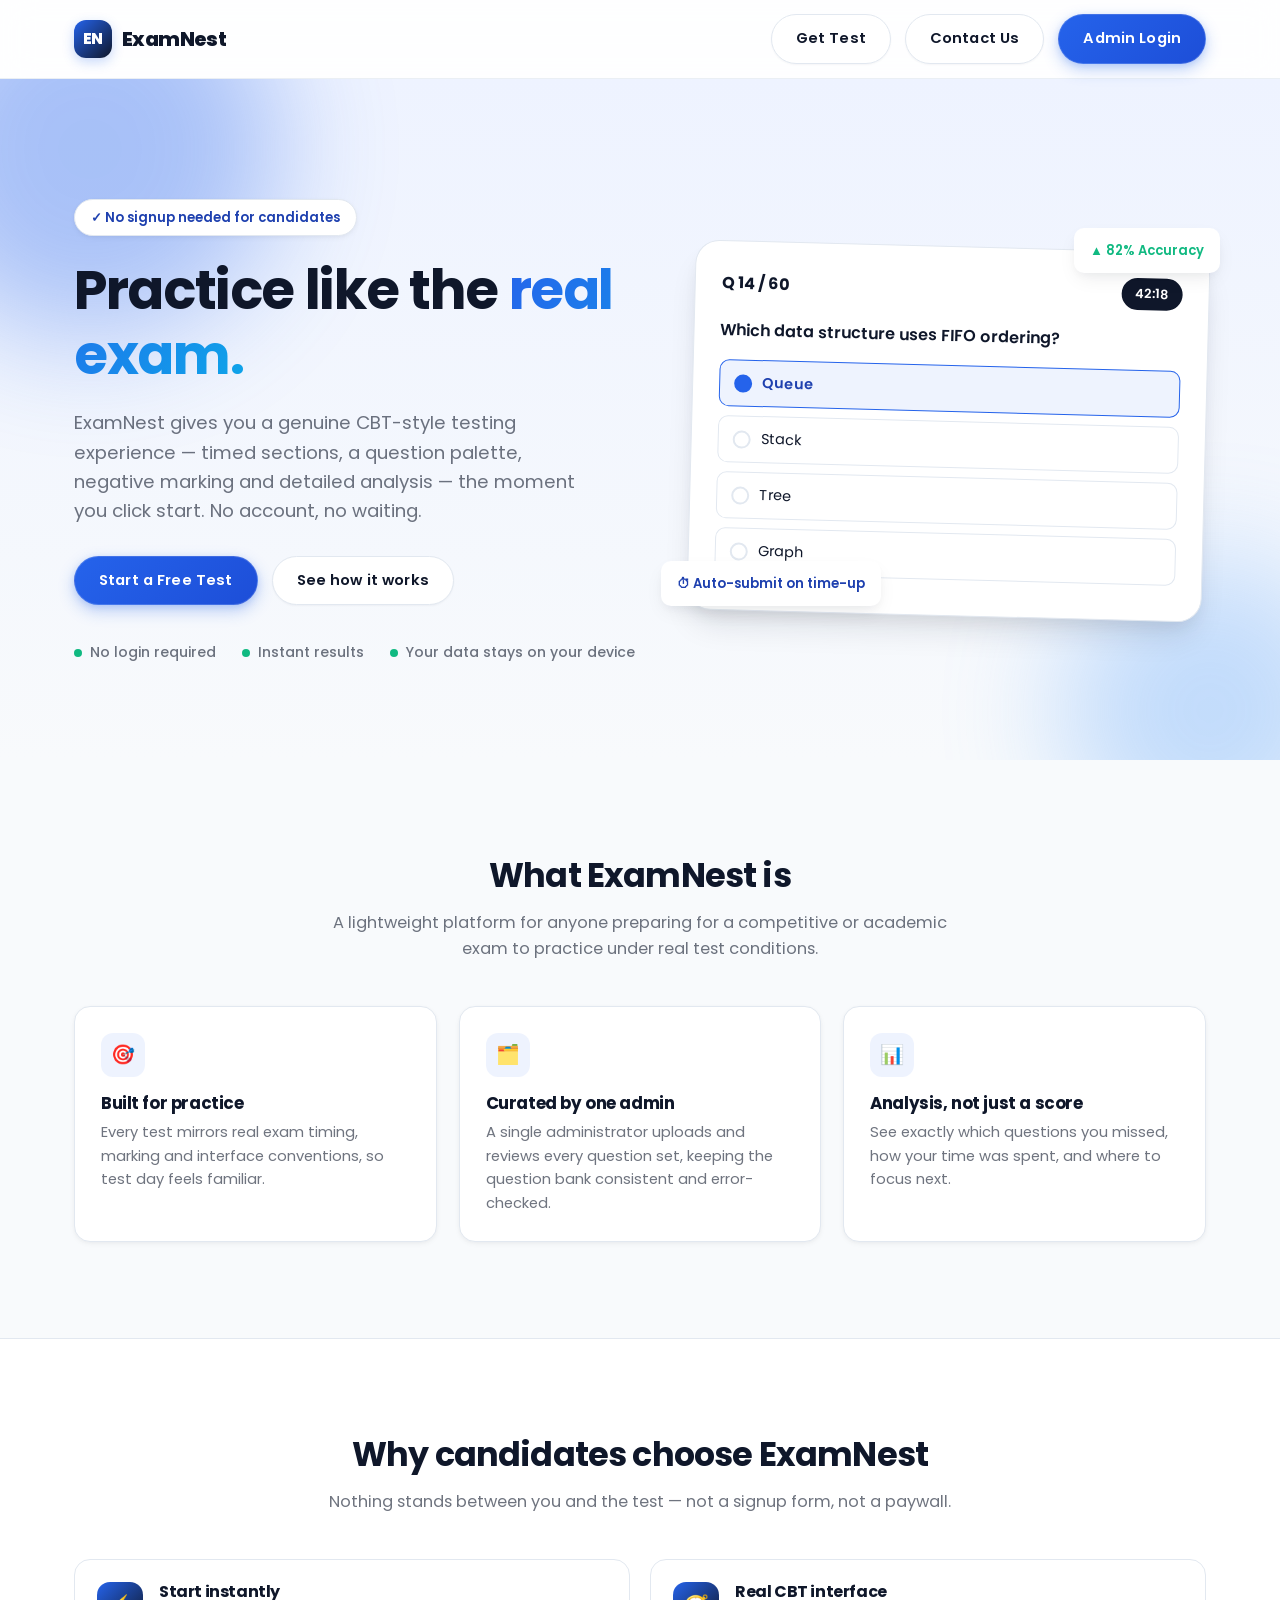
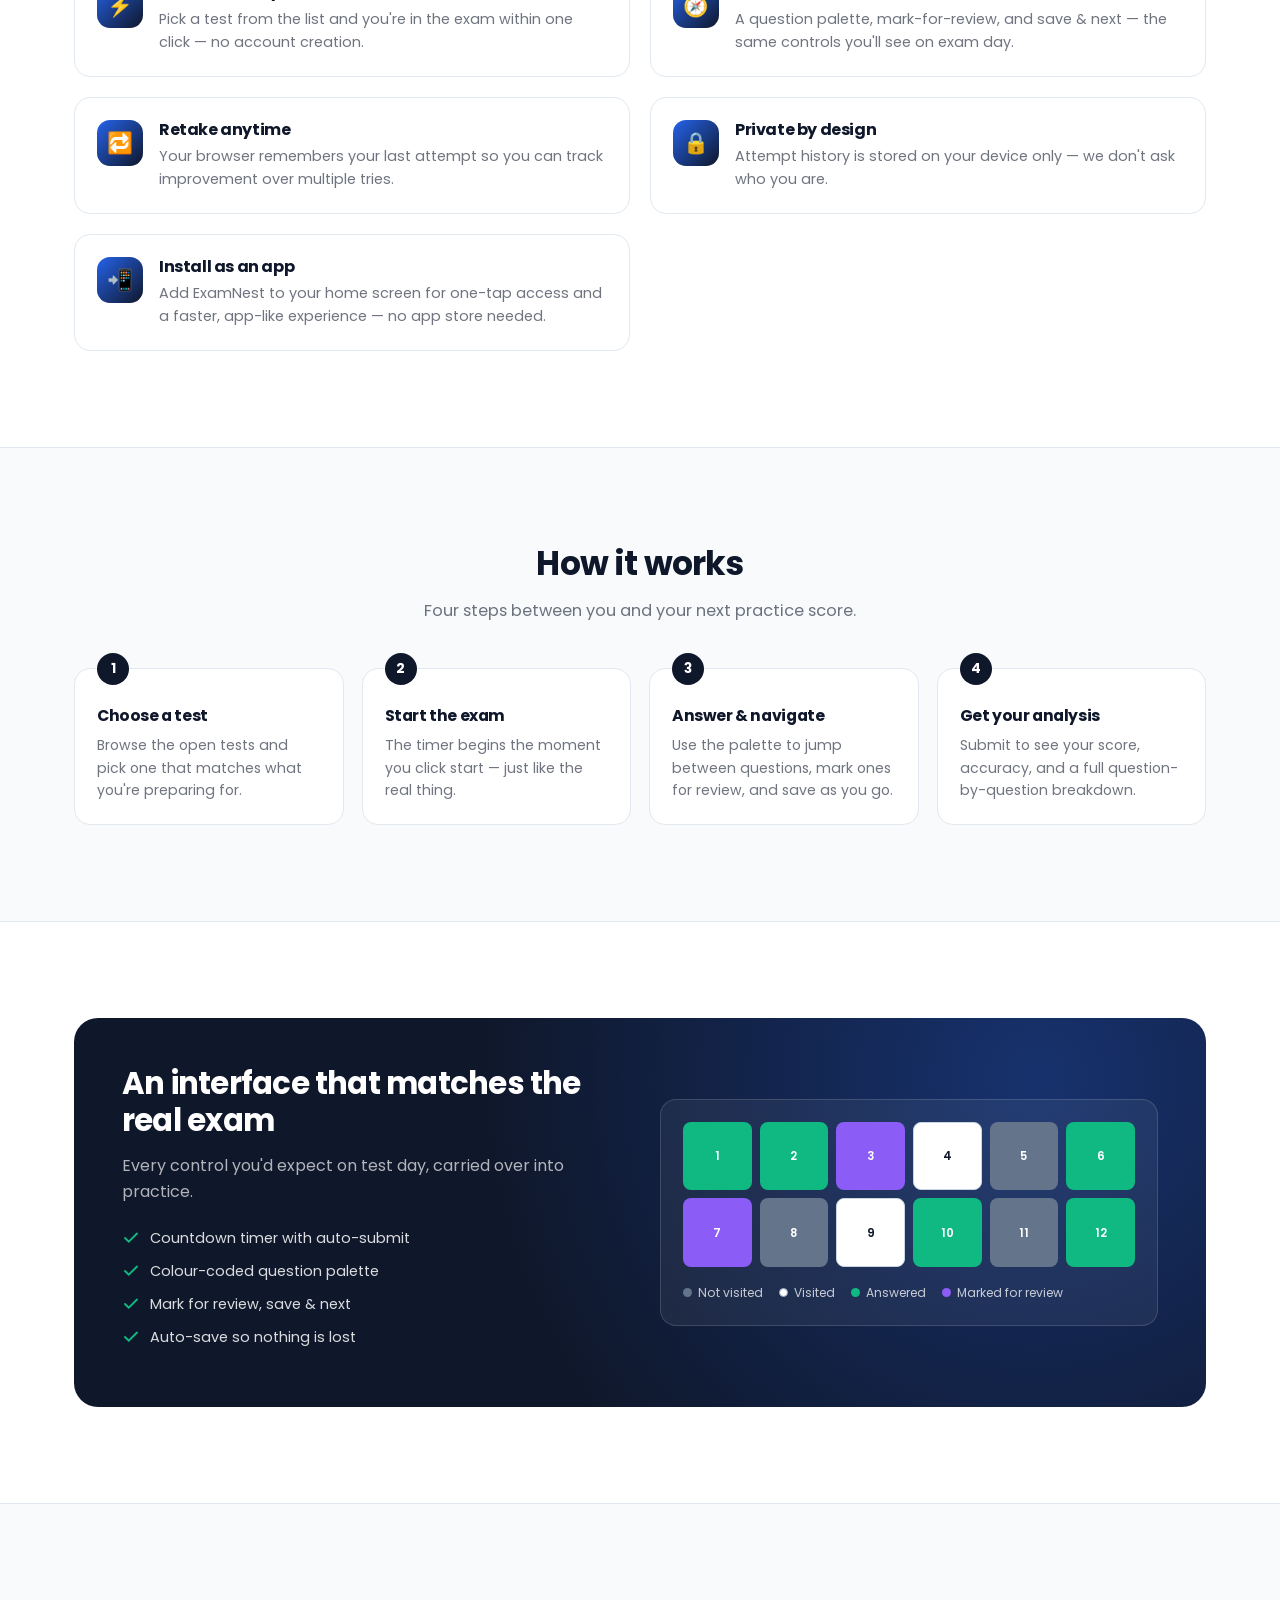
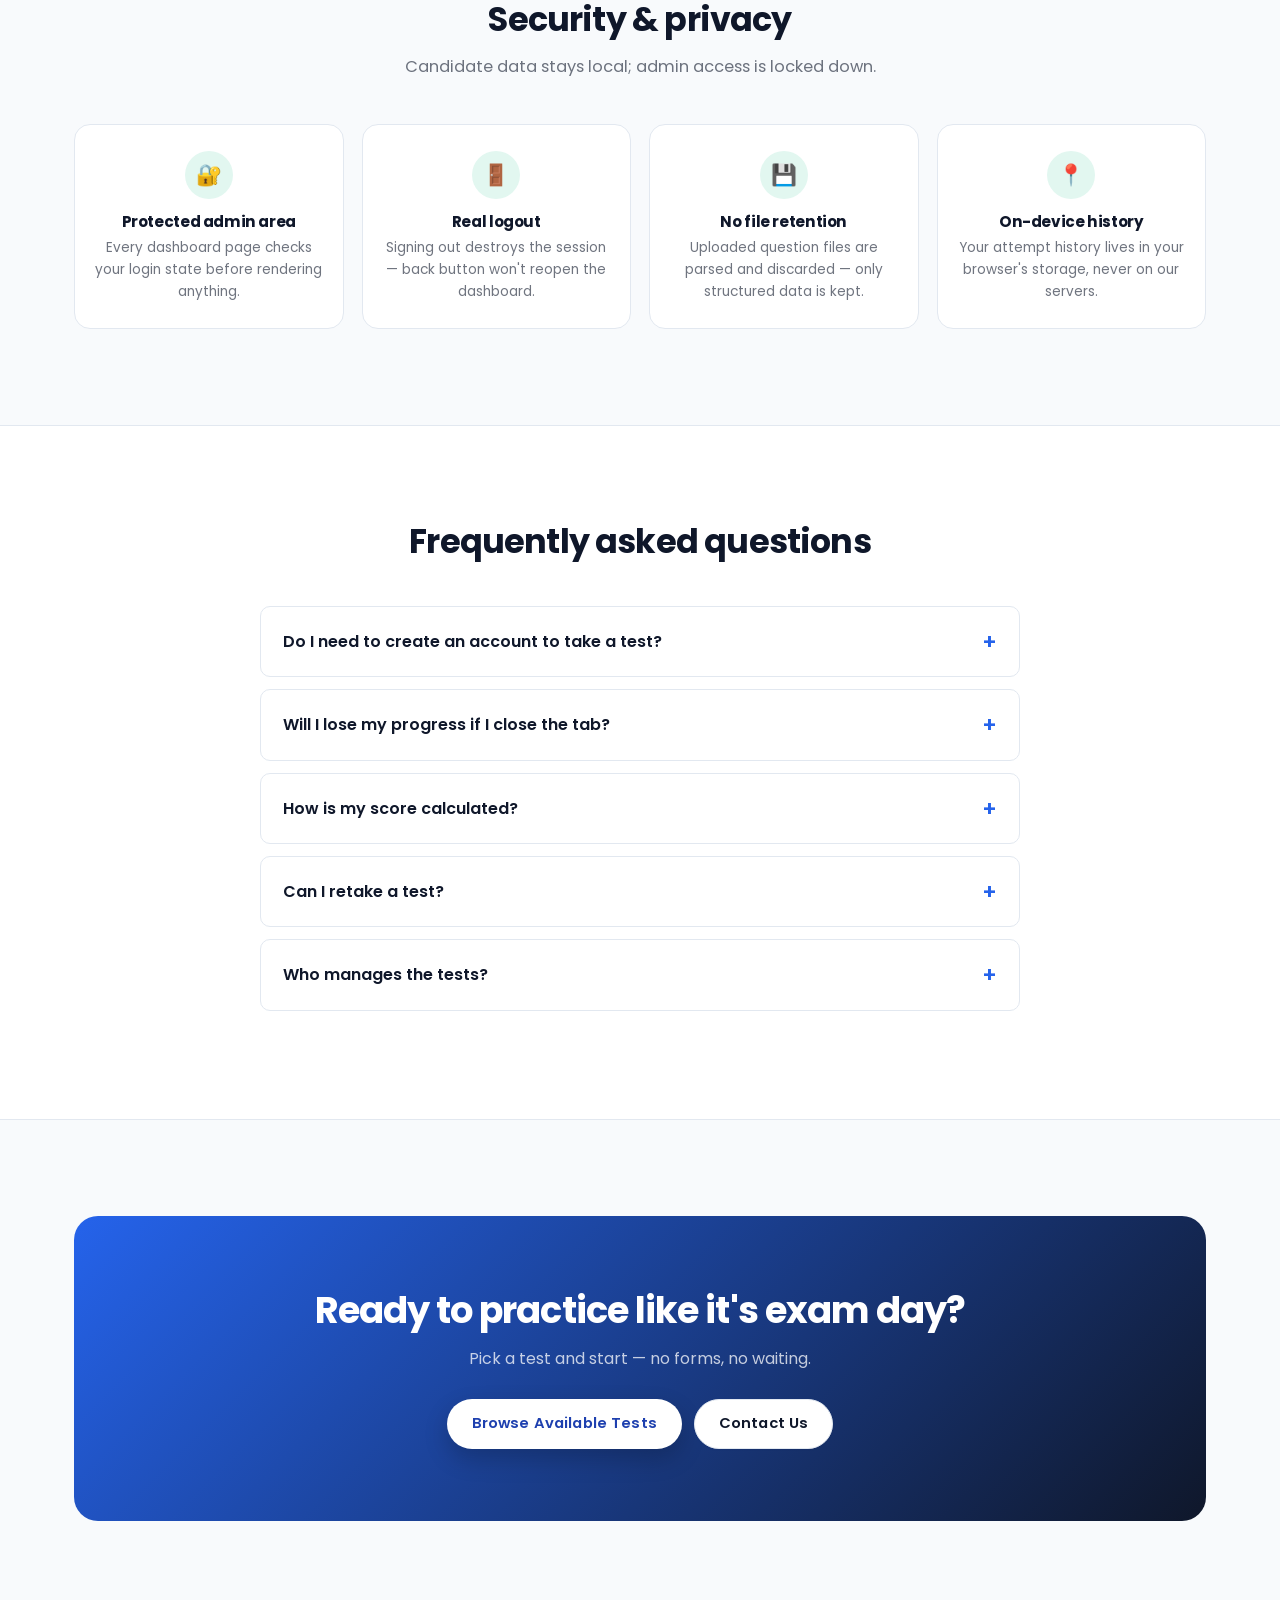
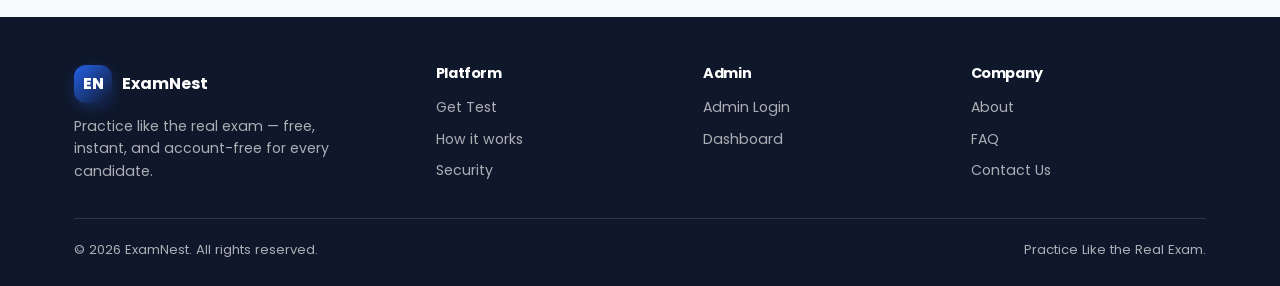
==== commit 4ecf98e4: "code updated" ====
--- a/index.html
+++ b/index.html
@@ -29,8 +29,8 @@
 <meta name="twitter:image" content="https://examnests.netlify.app/assets/icons/favicon.svg" />
 
 <link rel="icon" href="assets/icons/favicon.svg" />
-<link rel="manifest" href="/manifest.json" />
-<link rel="apple-touch-icon" href="/assets/icons/apple-touch-icon.png" />
+<link rel="manifest" href="./manifest.json" />
+<link rel="apple-touch-icon" href="./assets/icons/apple-touch-icon.png" />
 <script src="./js/pwa.js" defer></script>
 <link rel="stylesheet" href="css/style.css" />
 <link rel="stylesheet" href="css/responsive.css" />
@@ -208,6 +208,14 @@
           <div class="feature__icon">🔒</div>
           <div><h3>Private by design</h3><p>Attempt history is stored on your device only — we don't ask who you are.</p></div>
         </div>
+        <div class="feature" id="pwaFeatureCard">
+          <div class="feature__icon">📲</div>
+          <div>
+            <h3>Install as an app</h3>
+            <p>Add ExamNest to your home screen for one-tap access and a faster, app-like experience — no app store needed.</p>
+            <button type="button" id="pwaCardInstallBtn" class="btn btn--ghost" style="margin-top:10px; display:none; padding:8px 16px; font-size:13px;">Install Now</button>
+          </div>
+        </div>
       </div>
     </div>
   </section>
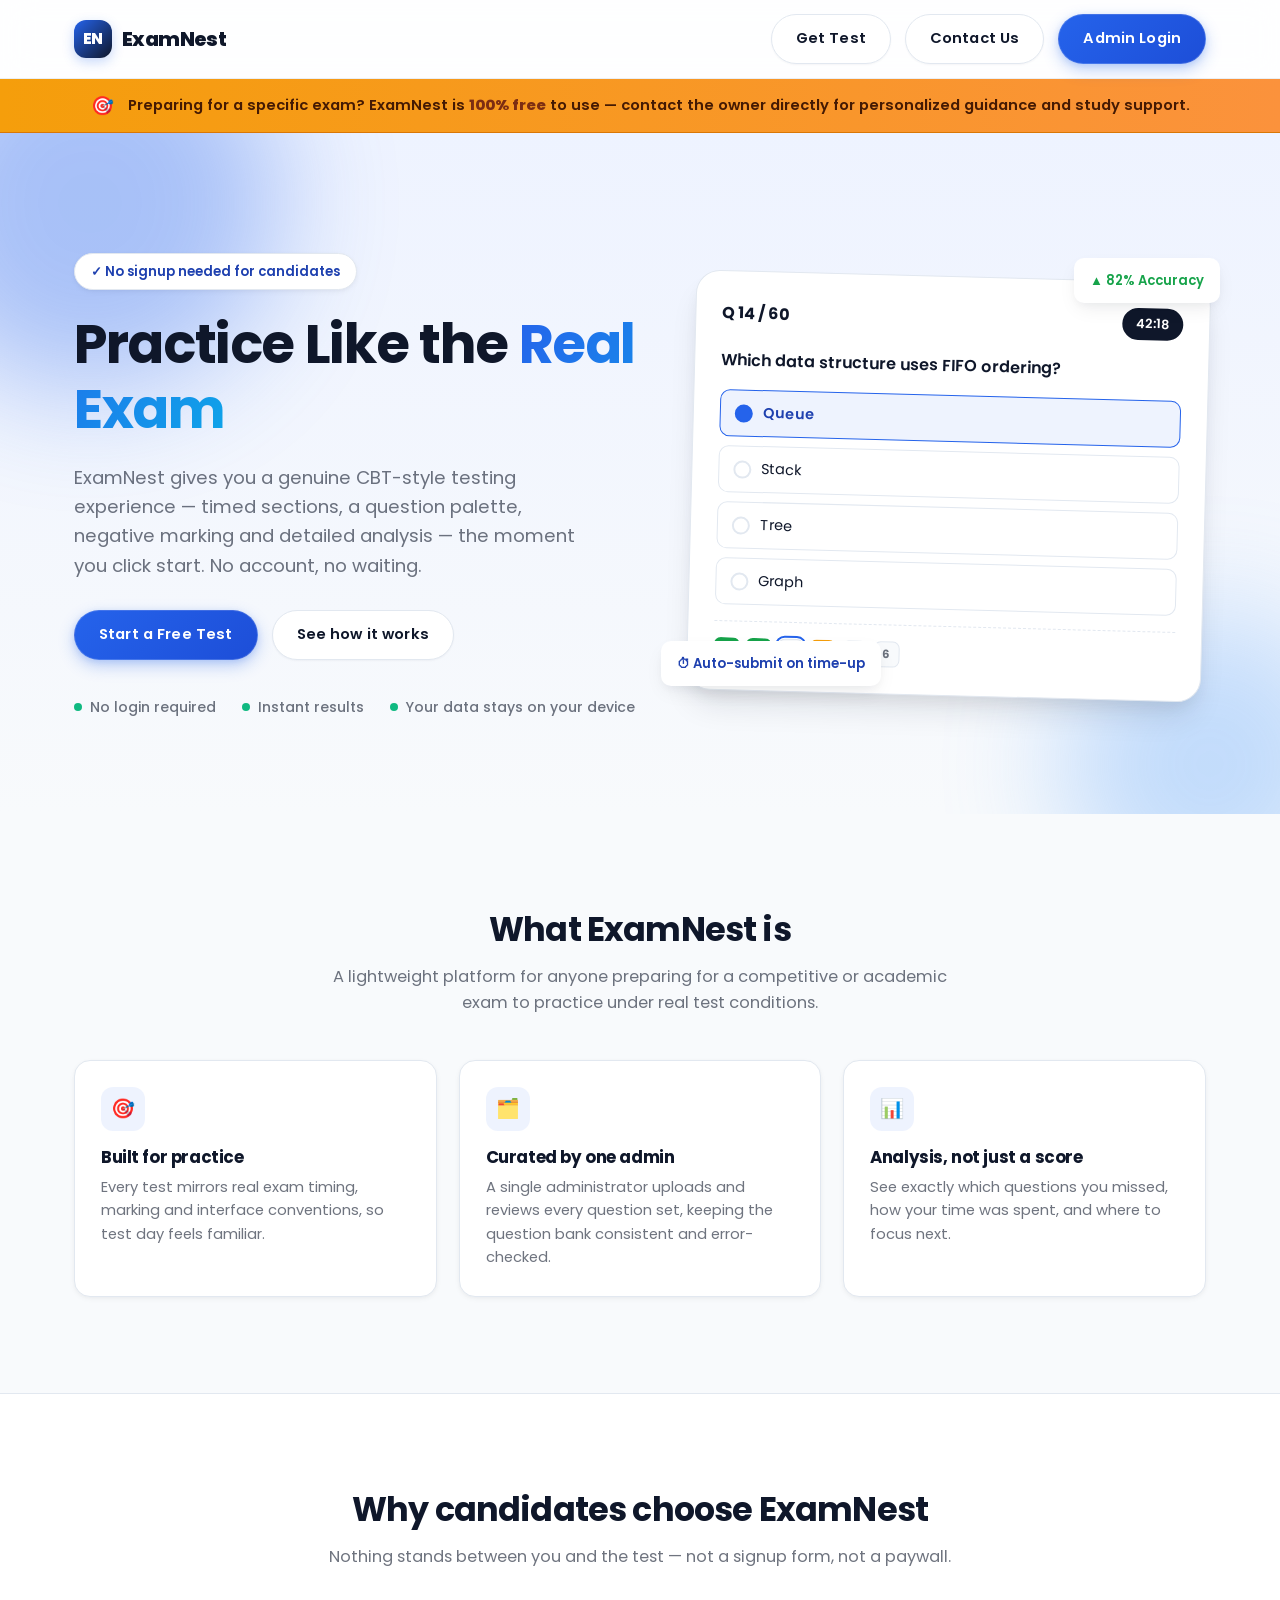
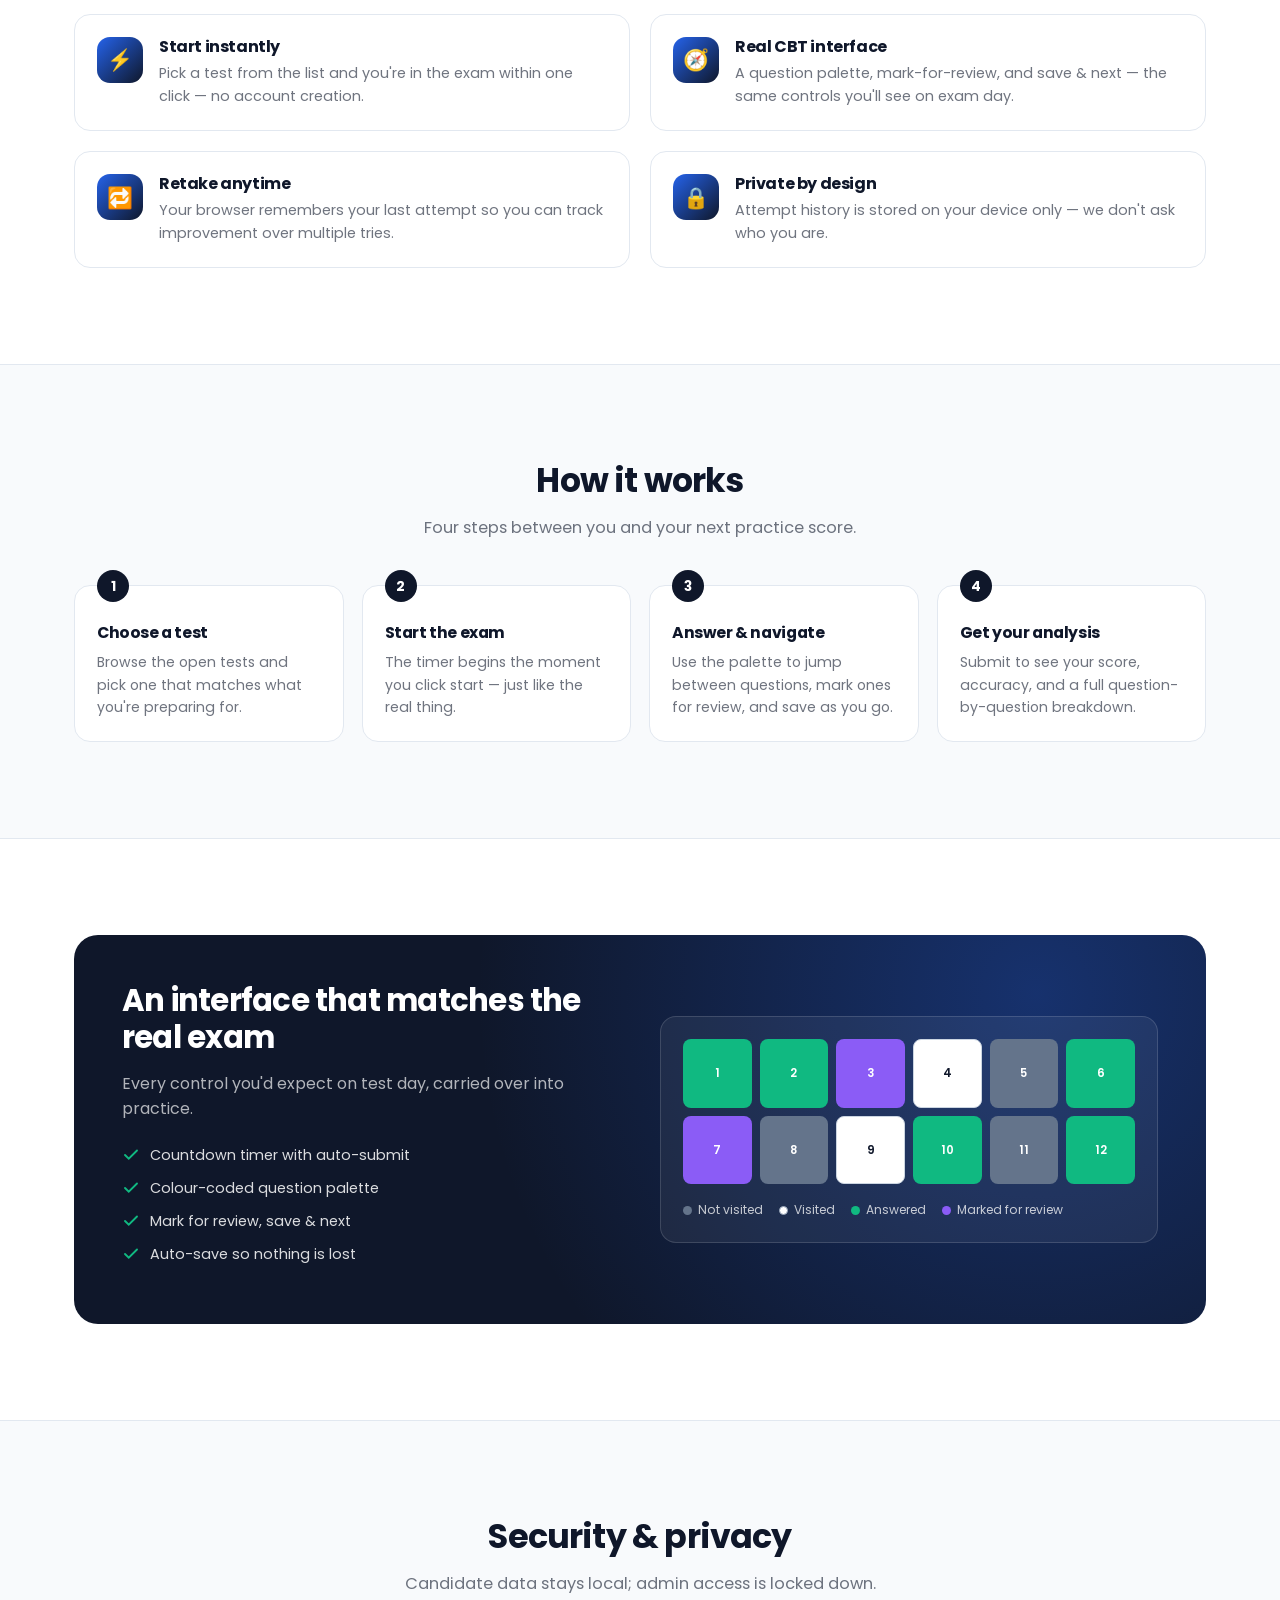
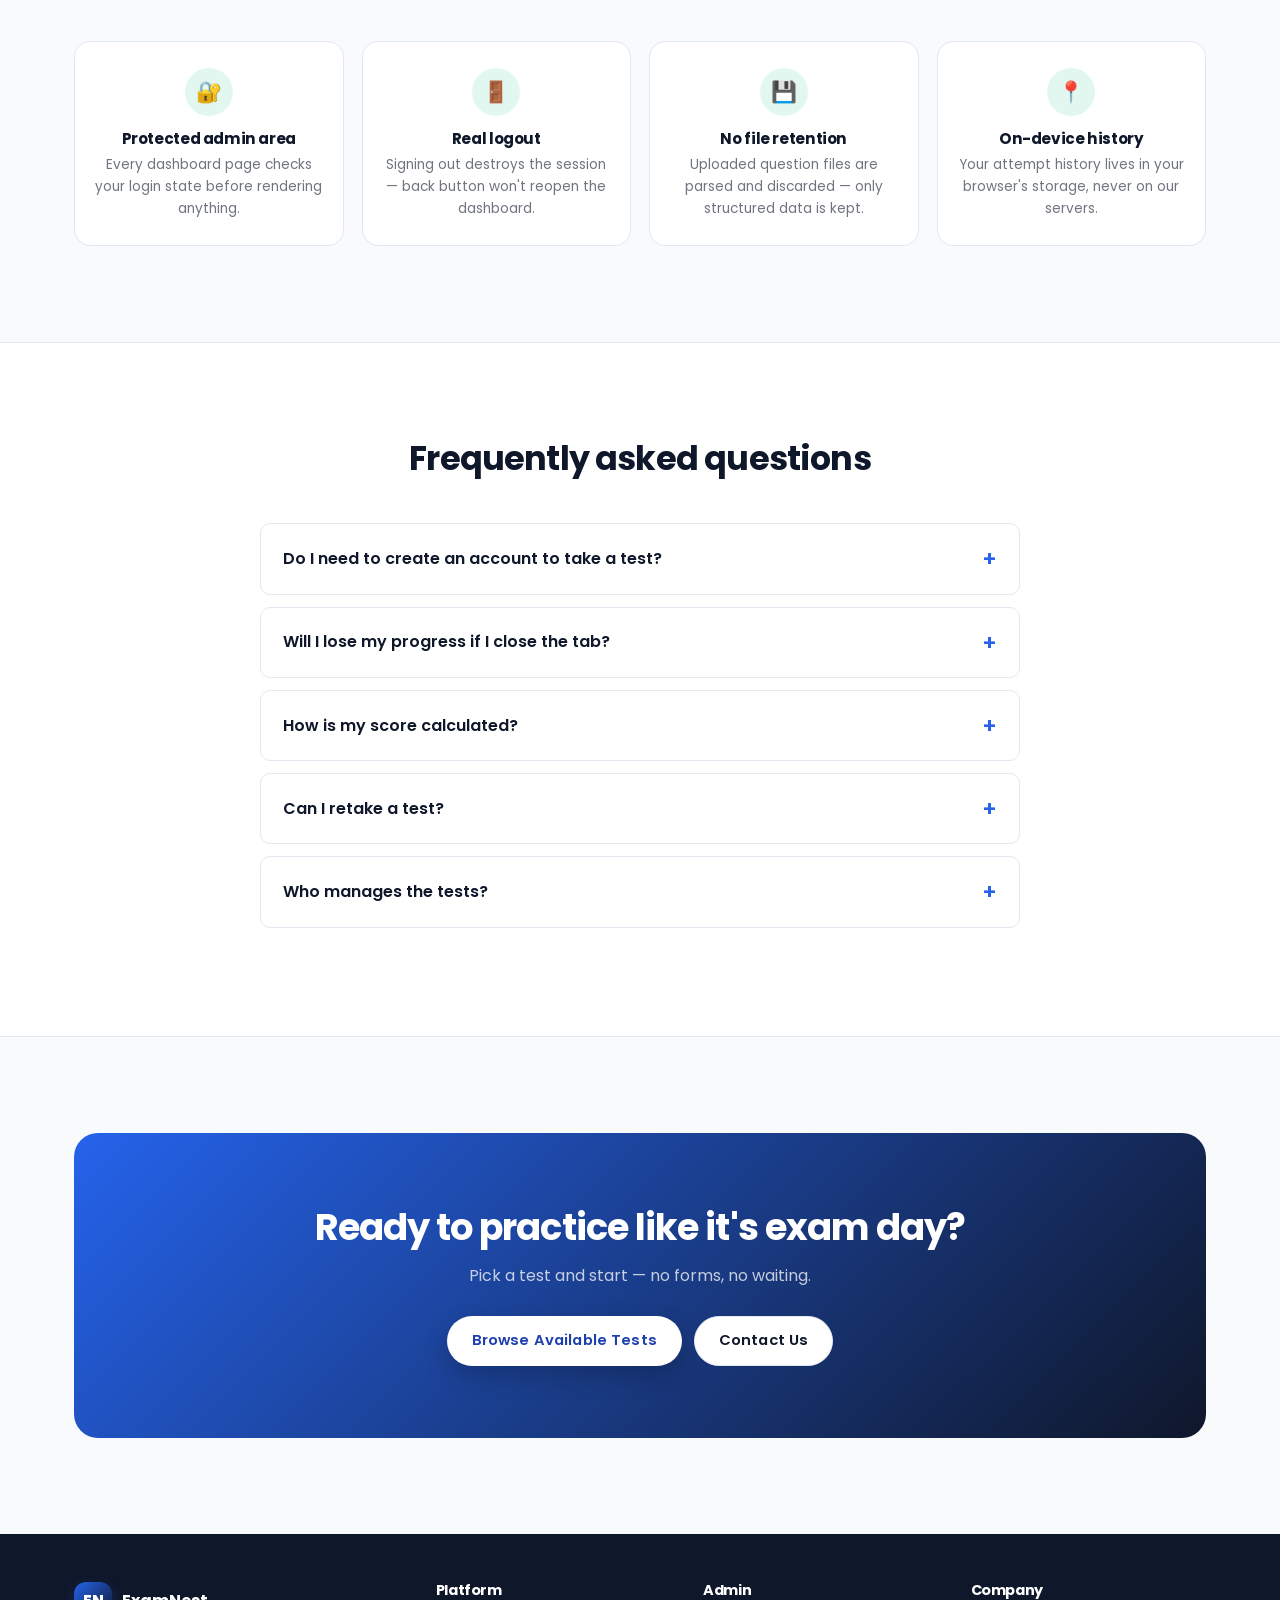
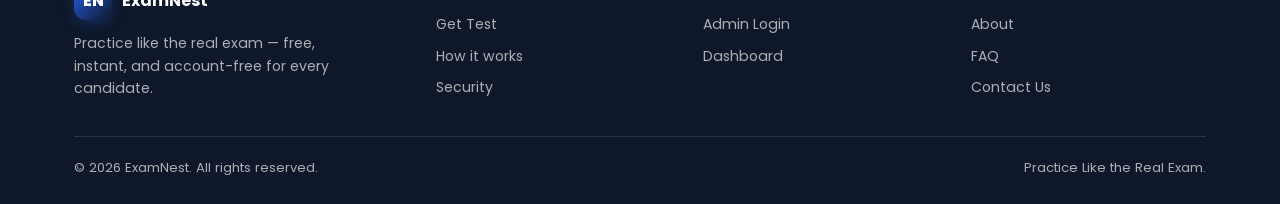
==== commit 1db6cc23: "uI updadted" ====
--- a/index.html
+++ b/index.html
@@ -29,8 +29,8 @@
 <meta name="twitter:image" content="https://examnests.netlify.app/assets/icons/favicon.svg" />
 
 <link rel="icon" href="assets/icons/favicon.svg" />
-<link rel="manifest" href="./manifest.json" />
-<link rel="apple-touch-icon" href="./assets/icons/apple-touch-icon.png" />
+<link rel="manifest" href="/manifest.json" />
+<link rel="apple-touch-icon" href="/assets/icons/apple-touch-icon.png" />
 <script src="./js/pwa.js" defer></script>
 <link rel="stylesheet" href="css/style.css" />
 <link rel="stylesheet" href="css/responsive.css" />
@@ -114,6 +114,16 @@
   </div>
 </header>
 
+<div class="prep-banner">
+  <div class="container prep-banner__inner">
+    <span class="prep-banner__icon">🎯</span>
+    <p class="prep-banner__text">
+      Preparing for a specific exam? ExamNest is <strong>100% free</strong> to use —
+      contact the owner directly for personalized guidance and study support.
+    </p>
+  </div>
+</div>
+
 <main id="main">
 
   <!-- Hero -->
@@ -122,7 +132,7 @@
     <div class="container hero__inner">
       <div>
         <span class="eyebrow-badge">✓ No signup needed for candidates</span>
-        <h1>Practice like the <span class="grad">real exam.</span></h1>
+        <h1>Practice Like the <span class="grad">Real Exam</span></h1>
         <p class="hero__desc">
           ExamNest gives you a genuine CBT-style testing experience — timed sections,
           a question palette, negative marking and detailed analysis — the moment you
@@ -150,6 +160,14 @@
           <div class="exam-card-mock__opt"><span class="dot"></span> Stack</div>
           <div class="exam-card-mock__opt"><span class="dot"></span> Tree</div>
           <div class="exam-card-mock__opt"><span class="dot"></span> Graph</div>
+          <div class="exam-card-mock__palette">
+            <span class="exam-card-mock__cell is-answered">1</span>
+            <span class="exam-card-mock__cell is-answered">2</span>
+            <span class="exam-card-mock__cell is-current">3</span>
+            <span class="exam-card-mock__cell is-review">4</span>
+            <span class="exam-card-mock__cell">5</span>
+            <span class="exam-card-mock__cell">6</span>
+          </div>
         </div>
         <div class="floating-chip floating-chip--score">▲ 82% Accuracy</div>
         <div class="floating-chip floating-chip--time">⏱ Auto-submit on time-up</div>
@@ -207,14 +225,6 @@
         <div class="feature">
           <div class="feature__icon">🔒</div>
           <div><h3>Private by design</h3><p>Attempt history is stored on your device only — we don't ask who you are.</p></div>
-        </div>
-        <div class="feature" id="pwaFeatureCard">
-          <div class="feature__icon">📲</div>
-          <div>
-            <h3>Install as an app</h3>
-            <p>Add ExamNest to your home screen for one-tap access and a faster, app-like experience — no app store needed.</p>
-            <button type="button" id="pwaCardInstallBtn" class="btn btn--ghost" style="margin-top:10px; display:none; padding:8px 16px; font-size:13px;">Install Now</button>
-          </div>
         </div>
       </div>
     </div>
--- a/css/style.css
+++ b/css/style.css
@@ -465,6 +465,45 @@
   background: var(--blue);
 }
 
+.exam-card-mock__palette {
+  display: flex;
+  gap: 6px;
+  margin-top: 16px;
+  padding-top: 16px;
+  border-top: 1px dashed var(--border);
+}
+
+.exam-card-mock__cell {
+  width: 26px;
+  height: 26px;
+  border-radius: 7px;
+  border: 1px solid var(--border);
+  background: #f8fafc;
+  color: var(--navy-60);
+  display: flex;
+  align-items: center;
+  justify-content: center;
+  font-size: 0.72rem;
+  font-weight: 700;
+}
+
+.exam-card-mock__cell.is-answered {
+  background: #16a34a;
+  color: #fff;
+  border-color: transparent;
+}
+
+.exam-card-mock__cell.is-current {
+  outline: 2px solid var(--blue);
+  outline-offset: 1.5px;
+}
+
+.exam-card-mock__cell.is-review {
+  background: #f59e0b;
+  color: #fff;
+  border-color: transparent;
+}
+
 .floating-chip {
   position: absolute;
   background: #fff;
@@ -481,7 +520,7 @@
 .floating-chip--score {
   top: -18px;
   right: -14px;
-  color: var(--success);
+  color: #16a34a;
 }
 
 .floating-chip--time {
@@ -1373,4 +1412,162 @@
     opacity: 1;
     transform: translateY(0);
   }
+}
+/* Note: .instructions-card/-meta/-rules/-ack/-wrap are styled in
+   responsive.css (which loads after this file, so rules defined here
+   would be overridden anyway) — see that file for the instructions
+   page. .instructions-security is new; it's added there too, kept
+   next to the rest of the instructions-page rules. */
+
+/* Exam "Begin" gate (renderBeginGate in exam.js) --------------------------- */
+.begin-gate {
+  min-height: 100vh;
+  display: flex;
+  align-items: center;
+  justify-content: center;
+  padding: 24px;
+  background: #f4f7fb;
+}
+
+.begin-gate__icon {
+  width: 56px;
+  height: 56px;
+  border-radius: 16px;
+  background: linear-gradient(135deg, var(--blue) 0%, #1d4ed8 100%);
+  color: #fff;
+  display: flex;
+  align-items: center;
+  justify-content: center;
+  font-size: 1.4rem;
+  margin: 0 auto 18px;
+  box-shadow: 0 8px 20px rgba(37, 99, 235, 0.28);
+}
+
+.begin-gate__list {
+  list-style: none;
+  padding: 0;
+  margin: 20px 0 26px;
+  text-align: left;
+  display: flex;
+  flex-direction: column;
+  gap: 10px;
+}
+
+.begin-gate__list li {
+  display: flex;
+  align-items: flex-start;
+  gap: 10px;
+  font-size: 0.88rem;
+  color: var(--navy-60);
+  line-height: 1.5;
+}
+
+.begin-gate__list li::before {
+  content: "•";
+  color: var(--blue);
+  font-weight: 800;
+  flex-shrink: 0;
+}
+
+/* Exam page loading screen (exam.html initial skeleton) -------------------- */
+.exam-loading {
+  min-height: 100vh;
+  display: flex;
+  flex-direction: column;
+  align-items: center;
+  justify-content: center;
+  padding: 24px;
+  text-align: center;
+  gap: 6px;
+}
+
+.exam-loading__logo {
+  width: 48px;
+  height: 48px;
+  border-radius: 12px;
+  background: linear-gradient(135deg, var(--blue) 0%, #1d4ed8 100%);
+  color: #fff;
+  display: flex;
+  align-items: center;
+  justify-content: center;
+  font-weight: 800;
+  font-size: 0.85rem;
+  margin-bottom: 18px;
+}
+
+.exam-loading__spinner {
+  width: 34px;
+  height: 34px;
+  border-radius: 50%;
+  border: 3px solid var(--border);
+  border-top-color: var(--blue);
+  animation: exam-loading-spin 800ms linear infinite;
+  margin-bottom: 18px;
+}
+
+@keyframes exam-loading-spin {
+  to { transform: rotate(360deg); }
+}
+
+.exam-loading__text {
+  font-weight: 700;
+  color: var(--navy);
+  font-size: 1.02rem;
+  margin: 0;
+}
+
+.exam-loading__subtext {
+  color: var(--navy-60);
+  font-size: 0.85rem;
+  margin: 6px 0 0;
+  max-width: 320px;
+}
+
+/* ---------------------------------------------------------------------------
+   Prep banner — bright, attention-grabbing strip under the navbar telling
+   visitors the platform is free and how to reach the owner for exam-prep
+   help. Deliberately loud (amber/orange) so it doesn't blend into the
+   blue/navy site theme — that contrast is the point.
+--------------------------------------------------------------------------- */
+.prep-banner {
+  background: linear-gradient(90deg, #f59e0b, #fb923c);
+  border-bottom: 1px solid #d97706;
+}
+
+.prep-banner__inner {
+  display: flex;
+  align-items: center;
+  justify-content: center;
+  gap: 14px;
+  padding: 12px 20px;
+  flex-wrap: wrap;
+  text-align: center;
+}
+
+.prep-banner__icon {
+  font-size: 1.15rem;
+  flex-shrink: 0;
+}
+
+.prep-banner__text {
+  margin: 0;
+  color: #451a03;
+  font-size: 0.92rem;
+  font-weight: 600;
+  line-height: 1.4;
+}
+
+.prep-banner__text strong {
+  color: #7c2d12;
+  font-weight: 800;
+}
+
+@media (max-width: 640px) {
+  .prep-banner__inner {
+    padding: 10px 16px;
+    gap: 8px;
+  }
+  .prep-banner__text {
+    font-size: 0.82rem;
+  }
 }
--- a/css/responsive.css
+++ b/css/responsive.css
@@ -181,10 +181,49 @@
 @media (max-width: 480px) {
   .exam-topbar {
     padding: 10px 14px;
+    gap: 8px;
+  }
+  .exam-topbar__title {
+    max-width: 42vw;
+    font-size: 0.88rem;
+  }
+  .exam-topbar__subtitle {
+    font-size: 0.7rem;
   }
   .exam-timer {
-    padding: 7px 13px;
+    padding: 3px 10px 3px 3px;
+    gap: 7px;
+  }
+  .exam-timer__ring {
+    width: 30px;
+    height: 30px;
+  }
+  .exam-timer__ring-icon {
+    width: 24px;
+    height: 24px;
+    font-size: 0.7rem;
+  }
+  .exam-timer__value {
     font-size: 0.85rem;
+  }
+  .exam-timer__label {
+    font-size: 0.56rem;
+  }
+  .header-submit-btn {
+    padding-inline: 10px;
+    font-size: 0.76rem;
+  }
+}
+
+@media (max-width: 360px) {
+  /* Very narrow phones (iPhone SE etc.) — the timer's minutes-remaining
+     label is the first thing that can safely disappear; the ring +
+     digits alone still communicate the time clearly. */
+  .exam-timer__label {
+    display: none;
+  }
+  .exam-topbar__title {
+    max-width: 34vw;
   }
 }
 
@@ -331,6 +370,30 @@
   cursor: pointer;
 }
 
+.instructions-security {
+  background: #fffbeb;
+  border: 1px solid #fde68a;
+  border-radius: var(--radius-sm);
+  padding: 16px 18px;
+  margin-bottom: 24px;
+  font-size: 0.85rem;
+  color: #78350f;
+  line-height: 1.6;
+}
+
+.instructions-security strong {
+  color: #78350f;
+}
+
+.instructions-section-title {
+  font-size: 0.8rem;
+  font-weight: 700;
+  text-transform: uppercase;
+  letter-spacing: 0.04em;
+  color: var(--navy-60);
+  margin: 0 0 12px;
+}
+
 @media (max-width: 480px) {
   .instructions-meta {
     grid-template-columns: repeat(3, 1fr);
@@ -338,6 +401,17 @@
   }
   .instructions-meta div {
     padding: 10px 6px;
+  }
+  .instructions-meta strong {
+    font-size: 1.05rem;
+  }
+  .instructions-meta span {
+    font-size: 0.68rem;
+  }
+  .instructions-ack,
+  .instructions-security {
+    padding: 13px 14px;
+    font-size: 0.84rem;
   }
 }
 
@@ -457,4 +531,83 @@
     grid-template-columns: repeat(3, 1fr);
     gap: 6px;
   }
+}
+/* ---------------------------------------------------------------------------
+   13. Exam "Begin" gate + exam loading screen — small-screen tuning
+--------------------------------------------------------------------------- */
+@media (max-width: 480px) {
+  .begin-gate {
+    padding: 16px;
+  }
+  .begin-gate .instructions-card {
+    padding: 26px 20px;
+  }
+  .begin-gate__icon {
+    width: 48px;
+    height: 48px;
+    font-size: 1.2rem;
+    border-radius: 14px;
+  }
+  .begin-gate__list li {
+    font-size: 0.83rem;
+  }
+
+  .exam-loading {
+    padding: 20px;
+  }
+  .exam-loading__text {
+    font-size: 0.94rem;
+  }
+  .exam-loading__subtext {
+    font-size: 0.8rem;
+    max-width: 260px;
+  }
+}
+
+/* ---------------------------------------------------------------------------
+   14. Exam question card + options — extra headroom below 375px so long
+       bilingual questions/options never force horizontal scroll and the
+       radio input never gets crushed against wrapped text.
+--------------------------------------------------------------------------- */
+@media (max-width: 480px) {
+  .exam-question-area {
+    padding-inline: 14px;
+  }
+  .exam-question-card {
+    padding: 18px 16px;
+  }
+  .exam-question-card__badge {
+    font-size: 0.66rem;
+    padding: 3px 10px;
+  }
+  .exam-option {
+    padding: 13px 14px;
+    gap: 11px;
+  }
+  .exam-option__text-en {
+    font-size: 0.9rem;
+  }
+  .exam-option__text-hi {
+    font-size: 0.83rem;
+  }
+  .exam-actions .btn,
+  .exam-bottom-nav .btn {
+    min-width: 0;
+    padding-inline: 8px;
+    font-size: 0.74rem;
+  }
+}
+
+@media (max-width: 360px) {
+  .exam-question-card__q,
+  .exam-question-card__q-hindi {
+    font-size: 0.95rem;
+  }
+  .confirm-summary {
+    grid-template-columns: repeat(3, 1fr);
+    gap: 6px;
+  }
+  .confirm-summary strong {
+    font-size: 1.05rem;
+  }
 }
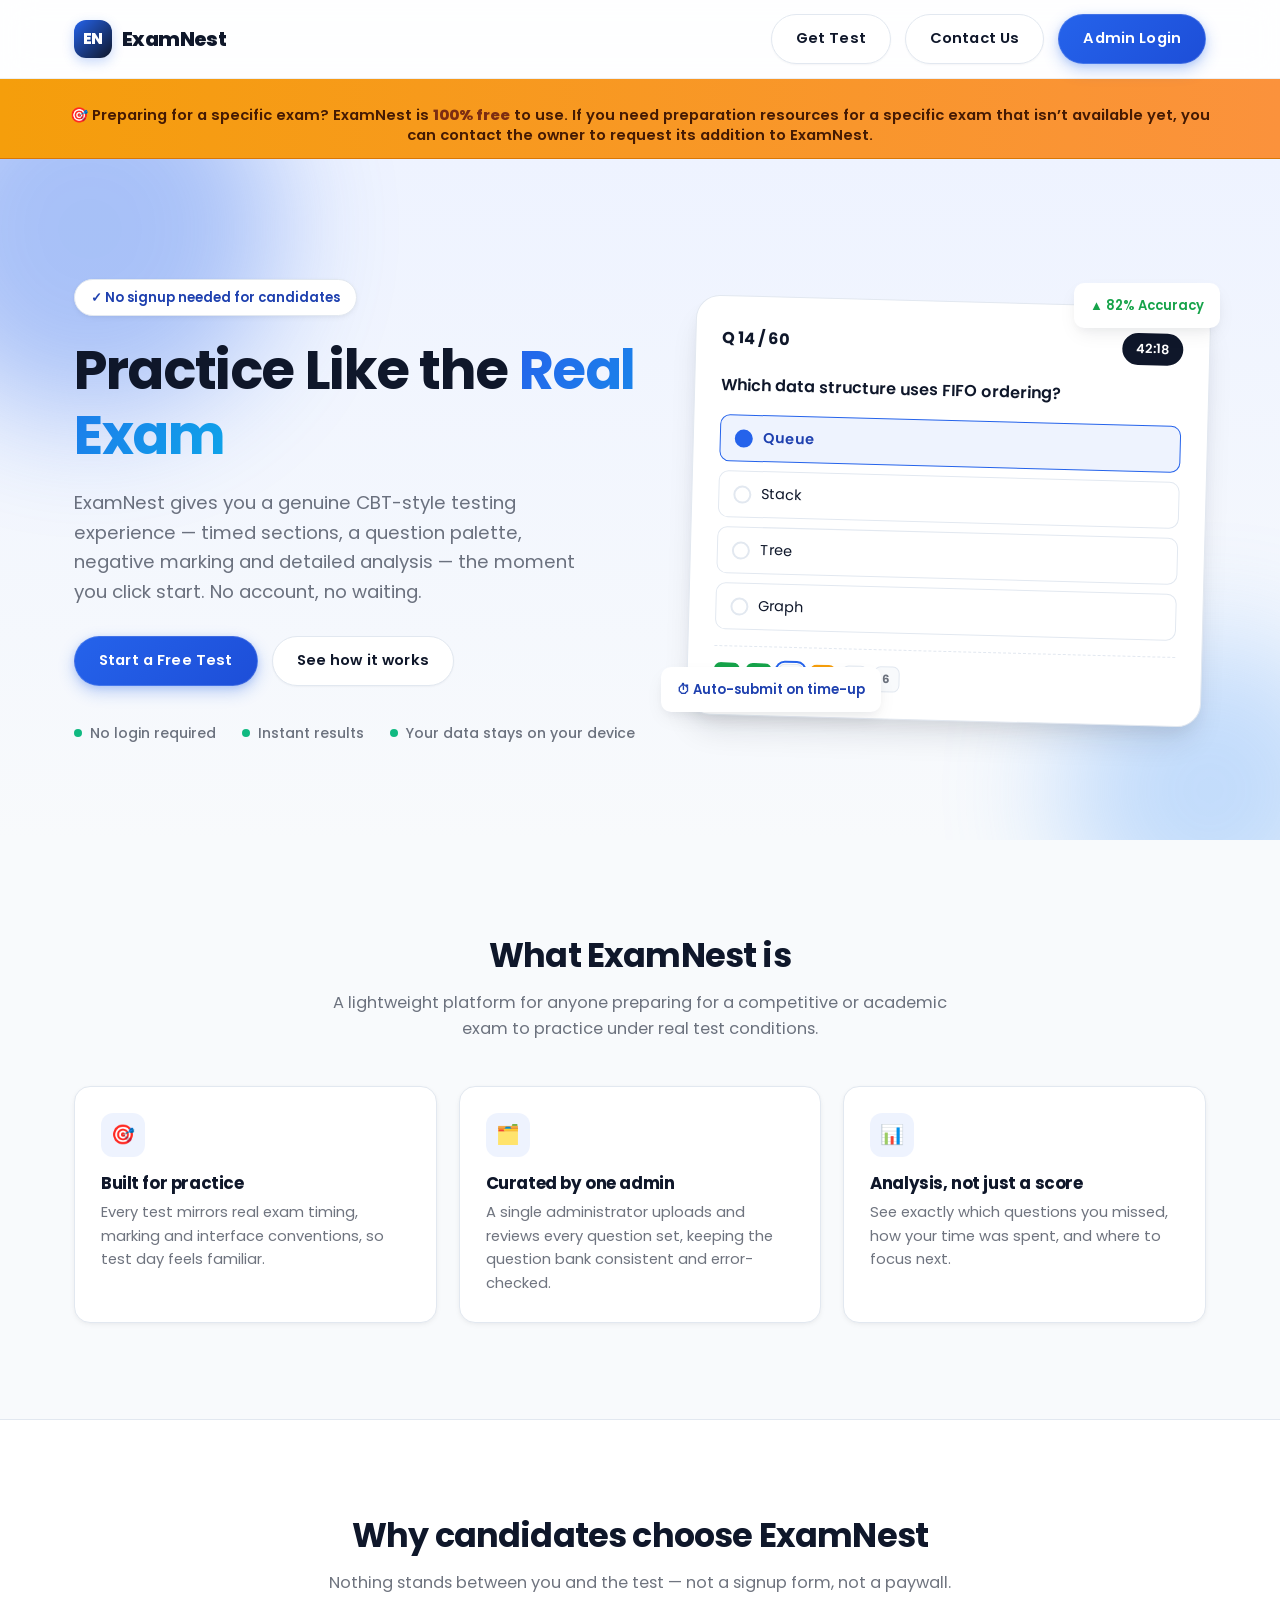
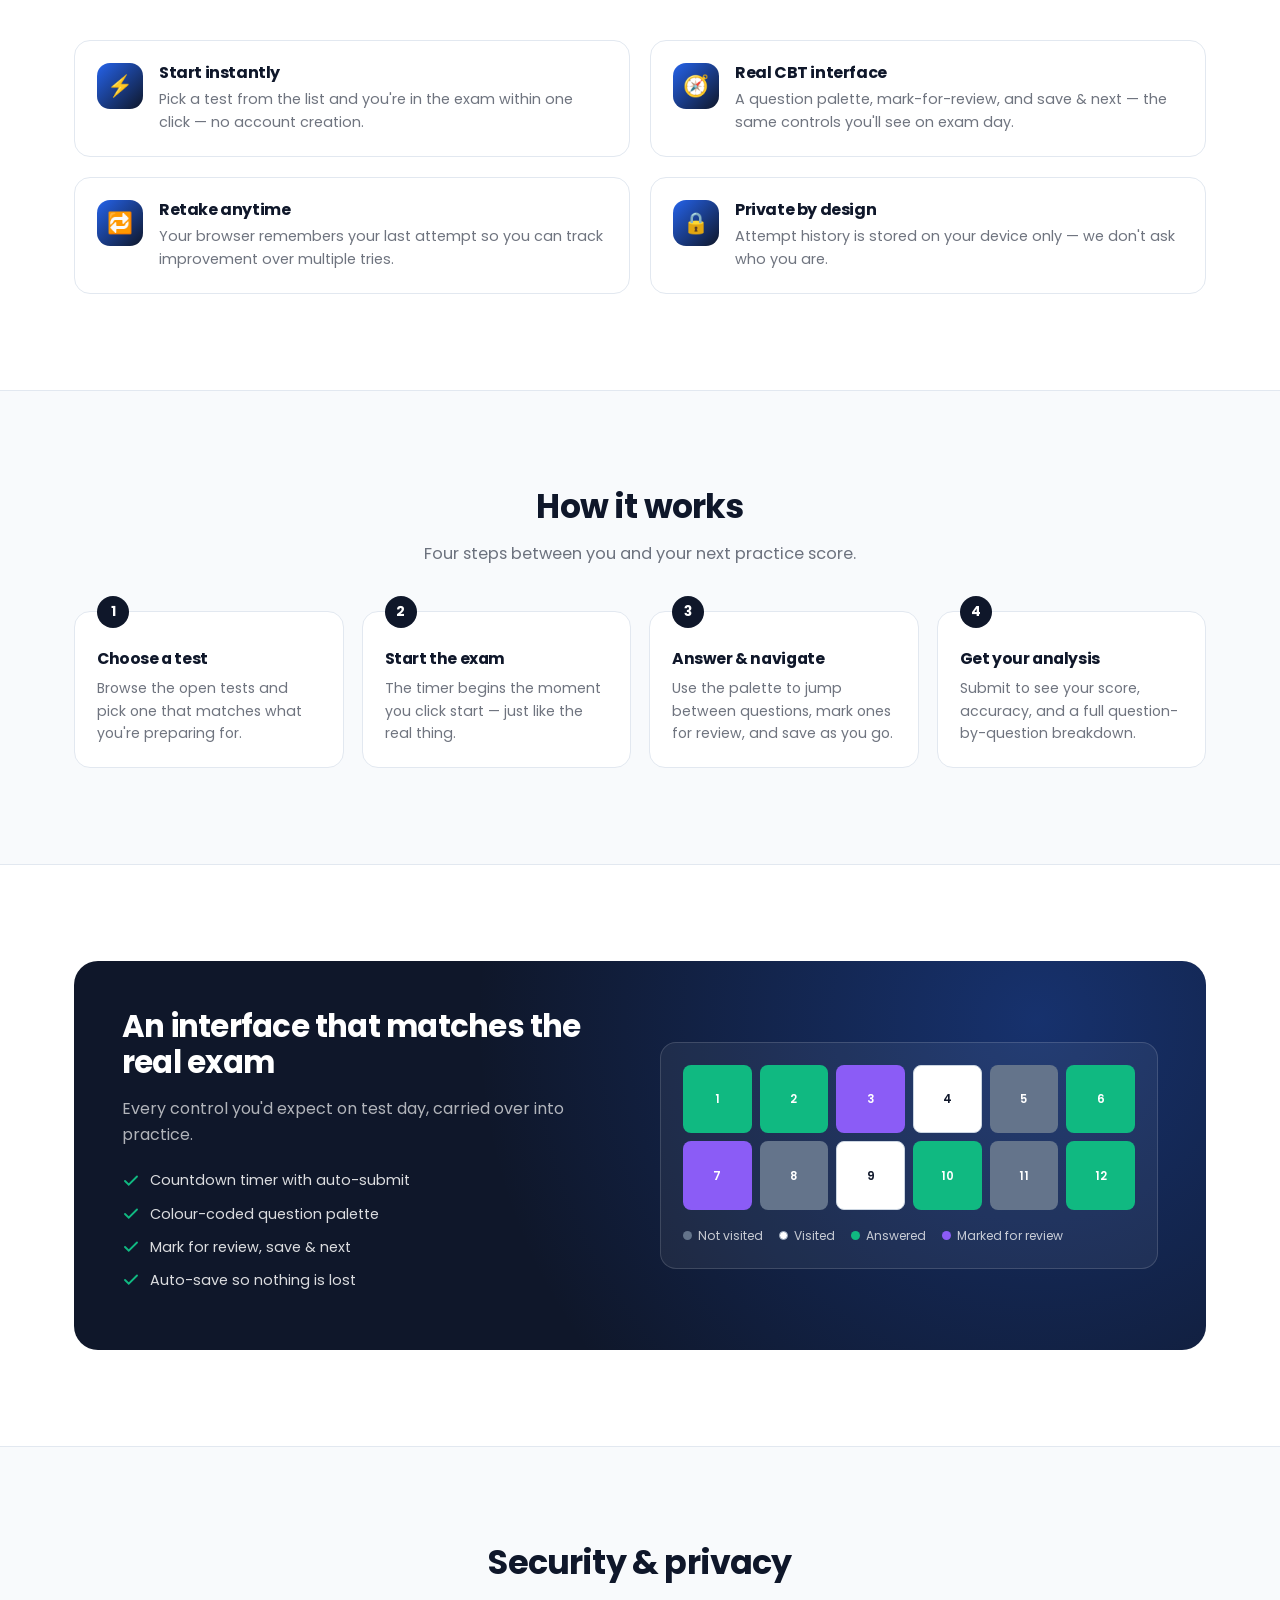
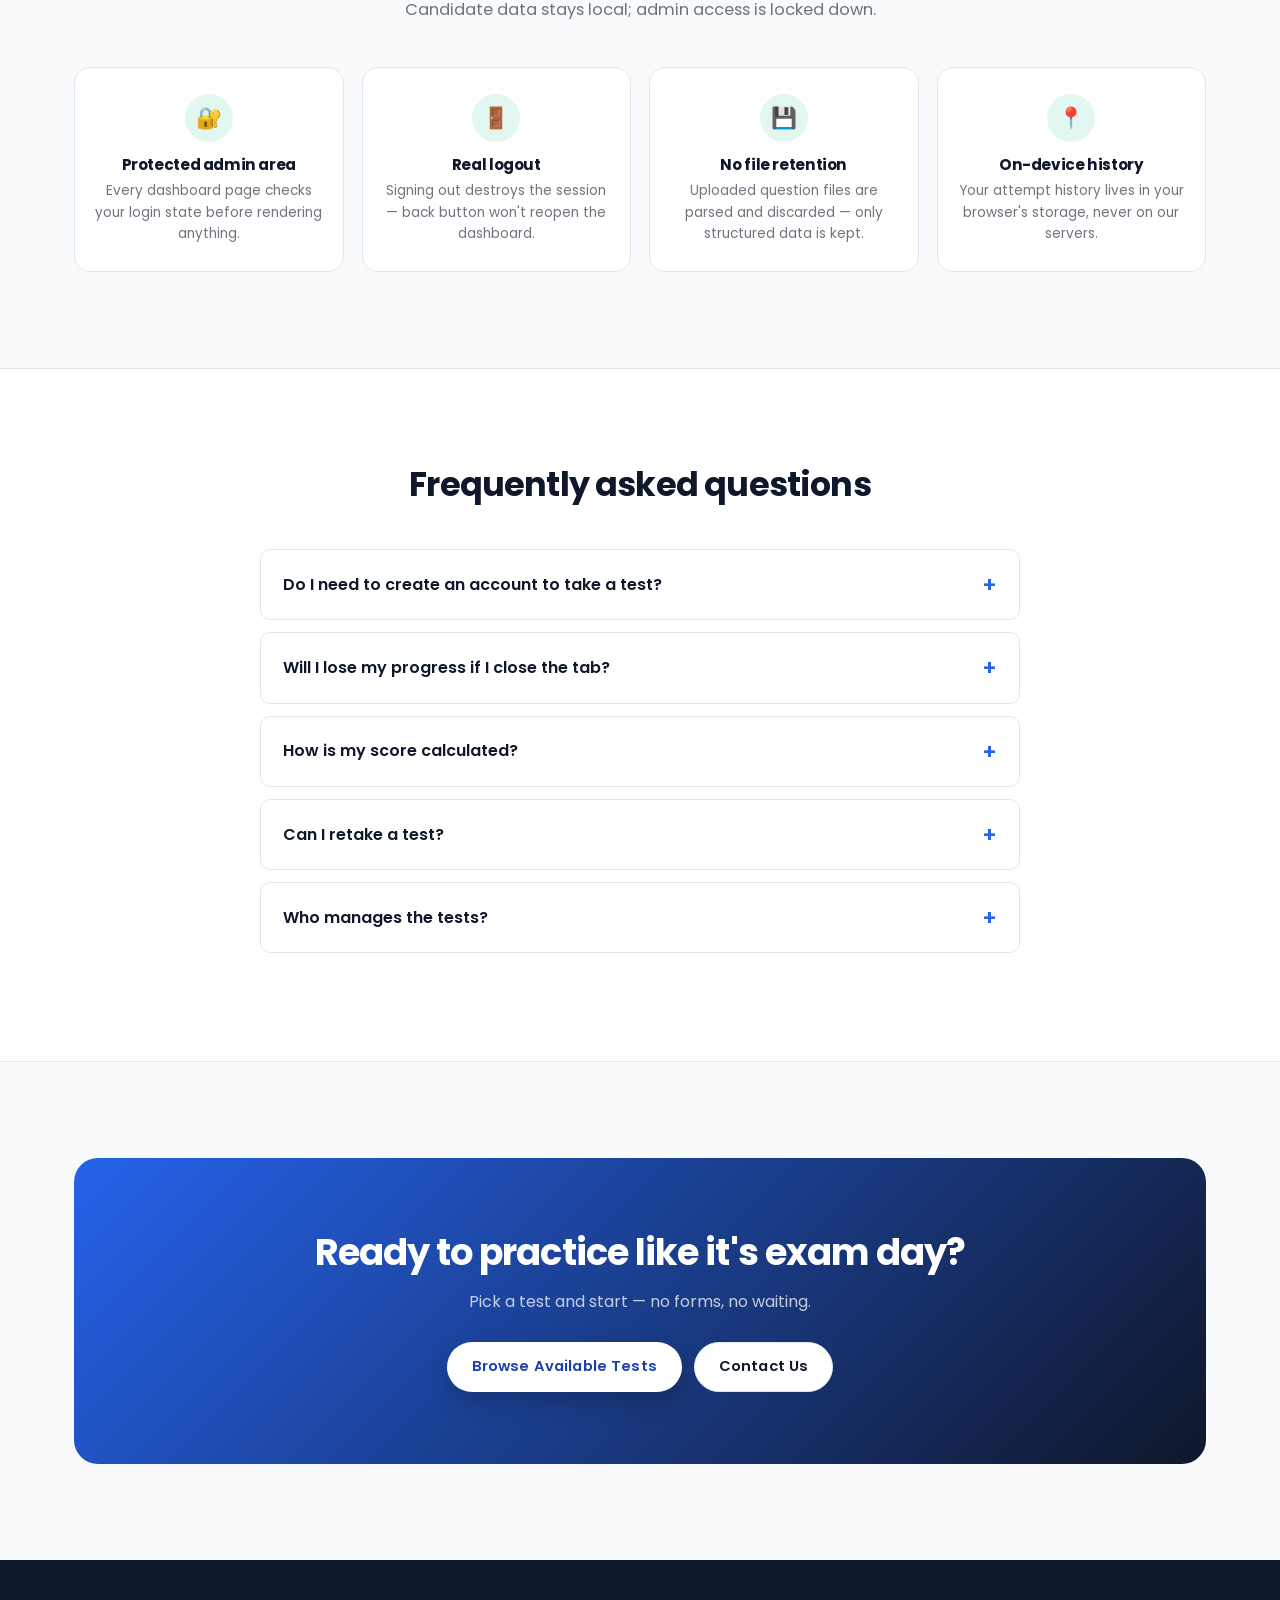
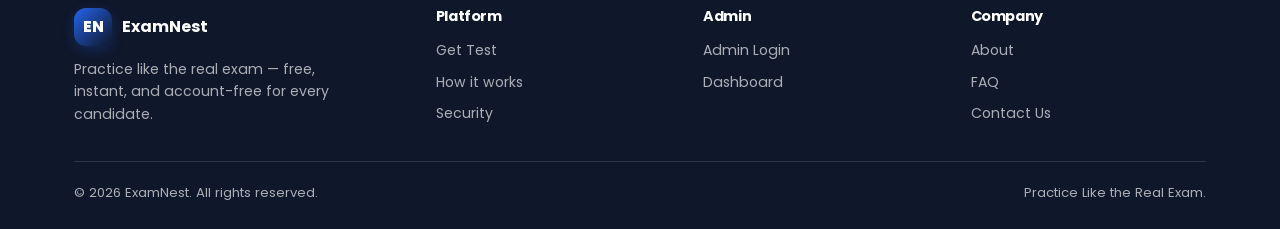
==== commit f2f69f05: "ui updated" ====
--- a/index.html
+++ b/index.html
@@ -116,10 +116,9 @@
 
 <div class="prep-banner">
   <div class="container prep-banner__inner">
-    <span class="prep-banner__icon">🎯</span>
+    <span class="prep-banner__icon"></span>
     <p class="prep-banner__text">
-      Preparing for a specific exam? ExamNest is <strong>100% free</strong> to use —
-      contact the owner directly for personalized guidance and study support.
+    🎯 Preparing for a specific exam? ExamNest is <strong>100% free</strong> to use. If you need preparation resources for a specific exam that isn’t available yet, you can contact the owner to request its addition to ExamNest.
     </p>
   </div>
 </div>
